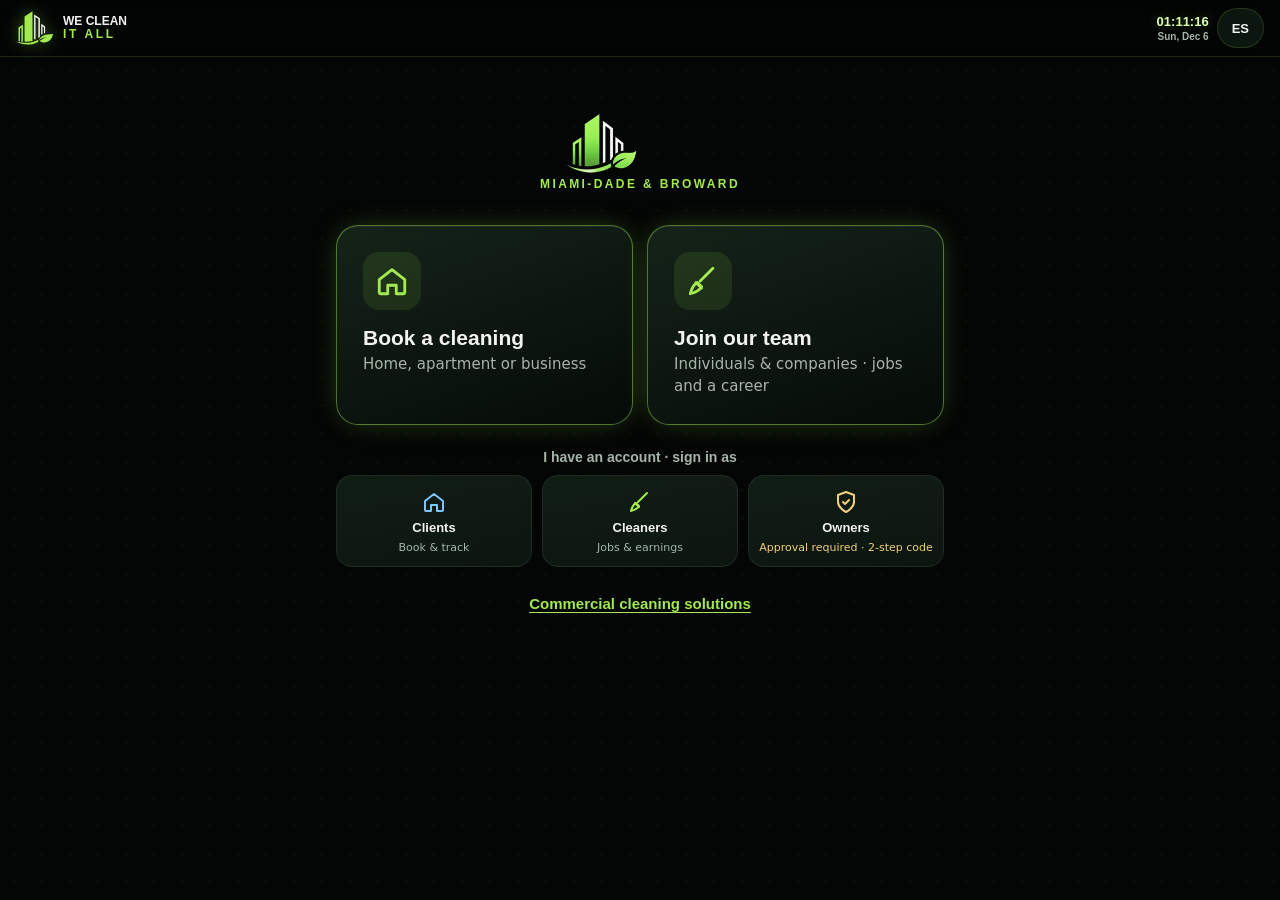
==== index.html @ c4cd1602 "Staging replica of live site (main@e2172d0), pointed at wcia-staging Exact copy of rdcmnation-boop/w" ====
<!doctype html>
<html lang="es">
<head>
<meta charset="utf-8">
<meta name="robots" content="noindex, nofollow">
<meta name="viewport" content="width=device-width,initial-scale=1,viewport-fit=cover">
<meta http-equiv="Content-Security-Policy" content="default-src 'self'; script-src 'self'; style-src 'self' 'unsafe-inline' https://fonts.googleapis.com; font-src https://fonts.gstatic.com; img-src 'self' data: blob:; connect-src 'self' https://*.supabase.co https://*.radio-browser.info; media-src 'self' https:; frame-src 'none'; object-src 'none'; base-uri 'self'; form-action 'self'; upgrade-insecure-requests">
<meta name="referrer" content="strict-origin-when-cross-origin">
<title>We Clean It All | Limpieza en Miami-Dade y Broward · Cleaning App</title>
<meta name="description" content="Pide limpieza para tu casa o negocio en Miami-Dade y Broward, o trabaja como limpiador. Book home or business cleaning, or join as a cleaner. Request a quote on this page.">
<link rel="canonical" href="https://www.wecleanitallfl.com/">
<meta name="theme-color" content="#030605">
<meta name="apple-mobile-web-app-capable" content="yes">
<meta name="apple-mobile-web-app-status-bar-style" content="black-translucent">
<meta name="apple-mobile-web-app-title" content="We Clean It All">
<meta property="og:type" content="website">
<meta property="og:url" content="https://www.wecleanitallfl.com/">
<meta property="og:title" content="We Clean It All | Limpieza fácil. Trabajo justo.">
<meta property="og:description" content="Pide limpieza o trabaja limpiando en Miami-Dade y Broward. Book cleaning or join as a cleaner.">
<meta property="og:image" content="https://www.wecleanitallfl.com/media/og-card.jpg">
<meta property="og:image:width" content="1200">
<meta property="og:image:height" content="630">
<meta name="twitter:card" content="summary_large_image">
<link rel="manifest" href="/app/manifest.webmanifest">
<link rel="icon" type="image/png" sizes="32x32" href="/media/icon-32.png">
<link rel="icon" type="image/svg+xml" href="/media/mark.svg">
<link rel="apple-touch-icon" href="/media/icon-180.png">
<link rel="preconnect" href="https://fonts.googleapis.com">
<link rel="preconnect" href="https://fonts.gstatic.com" crossorigin>
<link rel="stylesheet" href="https://fonts.googleapis.com/css2?family=Montserrat:wght@600;700;800&family=Source+Sans+3:wght@400;600&display=swap">
<link rel="stylesheet" href="/app/app.css?v=2026.11.2j">
<script type="application/ld+json">
{"@context":"https://schema.org","@type":"ProfessionalService","name":"We Clean It All Services","description":"Residential and commercial cleaning in Miami-Dade and Broward County, Florida.","email":"wecleanitallfl@gmail.com","url":"https://www.wecleanitallfl.com","logo":"https://www.wecleanitallfl.com/media/icon-512.png","image":"https://www.wecleanitallfl.com/media/og-card.jpg","sameAs":["https://www.instagram.com/wecleanitallfl"],"areaServed":[{"@type":"AdministrativeArea","name":"Miami-Dade County, FL"},{"@type":"AdministrativeArea","name":"Broward County, FL"}]}
</script>
</head>
<body>
<div id="app" aria-live="polite"><div class="boot"><img src="/media/mark.svg" alt="We Clean It All" width="88" height="88"></div></div>
<noscript><div class="wrap"><h1>We Clean It All</h1><p>Limpieza en Miami-Dade y Broward. Escribe a wecleanitallfl@gmail.com · <a href="/comercial/">Limpieza comercial</a></p><p>Activa JavaScript para usar la app. · Turn on JavaScript to use the app.</p></div></noscript>
<script src="/app/config.js?v=2026.11.2j"></script>
<script src="/app/time.js?v=2026.11.2j"></script>
<script src="/app/i18n.js?v=2026.11.2j"></script>
<script src="/app/learn.js?v=2026.11.2j"></script>
<script src="/app/api.js?v=2026.11.2j"></script>
<script src="/marketplace/agents/orchestrator.js?v=2026.11.2j"></script>
<script src="/marketplace/agents/tools.js?v=2026.11.2j"></script>
<script src="/marketplace/agents/console.js?v=2026.11.2j"></script>
<script src="/app/owner.js?v=2026.11.2j"></script>
<script src="/app/dash.js?v=2026.11.2j"></script>
<script src="/app/app.js?v=2026.11.2j"></script>
</body>
</html>
---- app/app.css ----
/* We Clean It All app — same night-and-lime identity as the main site, tuned for thumbs:
   big targets, few words, one clear action per card. */
:root{
  --void:#030605; --deep:#08110b; --card:#0c1610; --card-2:#101d15; --line:rgba(162,234,79,.16); --line-2:rgba(255,255,255,.08);
  --lime:#a2ea4f; --lime-hot:#dcffad; --lime-deep:#5fae25; --leaf:#0a1405;
  --text:#f2f3f1; --muted:#a6b5aa; --faint:#738679;
  --warn:#ffcf5a; --bad:#ff7a6b; --wa:#25d366; --info:#7cc4ff;
  --display:'Montserrat','Avenir Next','Segoe UI',Arial,sans-serif;
  --body:'Source Sans 3',system-ui,-apple-system,'Segoe UI',sans-serif;
  --r:18px; --tab-h:68px;
  color-scheme:dark;
}
*{box-sizing:border-box}
html{-webkit-text-size-adjust:100%}
body{margin:0;min-height:100vh;background-color:var(--void);background-image:radial-gradient(rgba(162,234,79,.06) 1px,transparent 1.2px);background-size:28px 28px;color:var(--text);font:400 17px/1.5 var(--body);-webkit-tap-highlight-color:transparent}
body.busy{cursor:progress}
body.busy .btn.solid{opacity:.7}
h1,h2,h3{font-family:var(--display);margin:0;line-height:1.12;text-wrap:balance}
p{margin:0}
a{color:var(--lime)}
button,input,select,textarea{font:inherit;color:inherit}
:focus-visible{outline:3px solid var(--lime);outline-offset:2px;border-radius:8px}
.hide{display:none!important}
.wrap{width:100%;max-width:640px;margin:0 auto;padding-left:max(16px,env(safe-area-inset-left));padding-right:max(16px,env(safe-area-inset-right))}
.boot{min-height:100vh;display:grid;place-items:center}
.boot img{filter:drop-shadow(0 0 22px rgba(162,234,79,.5));animation:pulse 1.4s ease-in-out infinite}
@keyframes pulse{50%{opacity:.5;transform:scale(.96)}}

/* header */
.top{position:sticky;top:0;z-index:30;display:flex;align-items:center;justify-content:space-between;gap:10px;padding:calc(8px + env(safe-area-inset-top)) max(16px,env(safe-area-inset-right)) 8px max(16px,env(safe-area-inset-left));background:rgba(3,6,5,.82);-webkit-backdrop-filter:blur(14px);backdrop-filter:blur(14px);border-bottom:1px solid var(--line)}
.brand{display:flex;align-items:center;gap:9px;text-decoration:none;color:var(--text);min-width:0}
.brand img{width:38px;height:38px;filter:drop-shadow(0 0 8px rgba(162,234,79,.4))}
.wm{font:800 12px/1.1 var(--display);text-transform:uppercase;white-space:nowrap}
.wm b{display:block;color:var(--lime);letter-spacing:.22em}
.top-actions{display:flex;align-items:center;gap:8px}
.hdr-time{display:flex;flex-direction:column;align-items:flex-end;gap:4px;line-height:1}
.hdr-date{font:700 10px/1 var(--display);color:var(--muted);white-space:nowrap}
.hdr-clock{font:700 13px/1 var(--display);font-variant-numeric:tabular-nums;color:var(--lime-hot);white-space:nowrap;text-shadow:0 0 12px rgba(162,234,79,.35)}
.bell{position:relative;width:44px;height:44px;border-radius:50%;border:1px solid var(--line);background:var(--card);display:grid;place-items:center;cursor:pointer}
.bell .dot{position:absolute;top:2px;right:0;min-width:18px;height:18px;padding:0 5px;border-radius:9px;background:var(--lime);color:var(--leaf);font:800 11px/18px var(--display)}
.chip-btn{min-height:40px;padding:0 14px;border-radius:999px;border:1px solid var(--line);background:var(--card);font:700 13px var(--display);cursor:pointer;white-space:nowrap}
.chip-btn.on{background:var(--lime);color:var(--leaf);border-color:var(--lime)}
.demo-banner{background:linear-gradient(90deg,rgba(255,207,90,.16),rgba(255,207,90,.06));color:var(--warn);font:600 13px/1.3 var(--body);text-align:center;padding:7px 16px;border-bottom:1px solid rgba(255,207,90,.2)}

/* icons */
.ic{width:20px;height:20px;flex:none;vertical-align:-4px}
.ic.lg{width:34px;height:34px}
.ic.xl{width:54px;height:54px;color:var(--lime);filter:drop-shadow(0 0 14px rgba(162,234,79,.45))}

/* public */
.public{padding-top:28px;padding-bottom:48px;display:flex;flex-direction:column;gap:18px}
.hero{text-align:center;padding:18px 0 6px}
.hero h1{font-size:clamp(34px,9vw,52px);font-weight:800;letter-spacing:-.01em;background:linear-gradient(180deg,#fff 30%,var(--lime-hot));-webkit-background-clip:text;background-clip:text;color:transparent}
.eyebrow{font:800 12px var(--display);letter-spacing:.2em;text-transform:uppercase;color:var(--lime);display:flex;align-items:center;gap:6px}
.hero .eyebrow{justify-content:center;margin-bottom:10px}
.big-choices{display:grid;gap:14px}
.big-choice{display:flex;align-items:center;gap:16px;width:100%;padding:22px 20px;border-radius:22px;border:1.5px solid rgba(162,234,79,.45);background:linear-gradient(160deg,rgba(22,38,27,.92),rgba(6,12,8,.92));box-shadow:0 0 30px -8px rgba(162,234,79,.35),inset 0 1px 0 rgba(255,255,255,.06);text-align:left;cursor:pointer;transition:transform .15s,box-shadow .2s}
.big-choice:active{transform:scale(.985)}
.big-choice:hover{box-shadow:0 0 40px -6px rgba(162,234,79,.55)}
.big-choice .ic{color:var(--lime);padding:12px;width:58px;height:58px;border-radius:16px;background:rgba(162,234,79,.1)}
.big-choice b{display:block;font:800 21px/1.15 var(--display)}
.big-choice small{display:block;color:var(--muted);font-size:15px;margin-top:3px}
.demo-try{display:flex;flex-wrap:wrap;align-items:center;justify-content:center;gap:8px;margin-top:6px;color:var(--faint);font-size:14px}
.biz-link{display:flex;align-items:center;gap:14px;padding:16px 18px;border-radius:18px;border:1px solid var(--line);background:var(--card);text-decoration:none;color:var(--text)}
.biz-link .ic{color:var(--lime);width:28px;height:28px}
.biz-link span{flex:1;display:flex;flex-direction:column}
.biz-link b{font:700 16px var(--display)}
.biz-link small{color:var(--muted);font-size:14px}
.biz-link i{font-style:normal;color:var(--lime);font-size:26px}
.back{align-self:flex-start;background:none;border:0;color:var(--muted);font:700 15px var(--display);padding:8px 0;cursor:pointer}
.public h2{font-size:28px;font-weight:800}

/* 2-step */
.qr{align-self:center;background:#fff;padding:12px;border-radius:16px;width:220px;height:220px}
.secret{display:block;padding:12px;border-radius:12px;background:#060c08;font:600 15px ui-monospace,monospace;letter-spacing:.08em;word-break:break-all;text-align:center;color:var(--lime-hot);user-select:all}

/* app */
.app{padding-top:18px;padding-bottom:calc(var(--tab-h) + 92px + env(safe-area-inset-bottom));display:flex;flex-direction:column;gap:14px}
.title{font-size:26px;font-weight:800;margin:4px 0 2px}
.card{background:linear-gradient(170deg,var(--card-2),var(--card));border:1px solid var(--line-2);border-radius:var(--r);padding:16px;display:flex;flex-direction:column;gap:12px}
.card h3{font-size:19px;font-weight:700}
.stack{display:flex;flex-direction:column;gap:14px}
.row{display:flex;align-items:center}
.between{justify-content:space-between;gap:10px}
.gap{gap:10px}
.wrap-row{flex-wrap:wrap}
.row2{display:grid;grid-template-columns:1fr 1fr;gap:12px}
.center{text-align:center;align-self:center}
.muted{color:var(--muted)}
.small{font-size:15px}
.fine{font-size:13px;color:var(--faint)}
.label{font:700 14px var(--display);color:var(--muted);display:flex;gap:8px;align-items:center}
.code{font:800 14px var(--display);letter-spacing:.06em;color:var(--lime)}
.meta{display:flex;flex-wrap:wrap;align-items:center;gap:6px;color:var(--muted);font-size:15px}
.meta .ic{width:16px;height:16px}
.bio{color:var(--muted);font-size:15px;line-height:1.45}

/* buttons */
.btn{display:inline-flex;align-items:center;justify-content:center;gap:8px;min-height:52px;padding:0 22px;border-radius:999px;border:0;font:700 16px/1 var(--display);text-decoration:none;cursor:pointer;transition:transform .12s,box-shadow .2s;color:var(--text)}
.btn:active{transform:scale(.97)}
.btn.solid{background:linear-gradient(180deg,#c9f78c,var(--lime) 45%,#86d23a);color:var(--leaf);box-shadow:inset 0 1px 0 rgba(255,255,255,.5),0 10px 26px -10px rgba(162,234,79,.8),0 0 18px rgba(162,234,79,.25)}
.btn.ghost{background:rgba(10,18,13,.7);box-shadow:inset 0 0 0 1.5px rgba(162,234,79,.45)}
.btn.wa{background:var(--wa);color:#04210f}
.btn.small{min-height:44px;padding:0 16px;font-size:14px}
.btn.tiny{min-height:34px;padding:0 12px;font-size:12px}
.btn.block{width:100%}
.btn.xl{min-height:60px;font-size:18px}
.link-btn{background:none;border:0;color:var(--lime);font:700 15px var(--display);padding:10px;cursor:pointer;text-decoration:underline;text-underline-offset:3px;display:inline-flex;gap:6px;align-items:center}
.link-btn.danger{color:var(--bad);align-self:flex-start;padding-left:0}
.pill{display:inline-flex;align-items:center;gap:6px;padding:5px 11px;border-radius:999px;font:700 12px var(--display);background:rgba(255,255,255,.07);color:var(--muted);white-space:nowrap;cursor:pointer;border:0}
.pill.ok,.st-assigned,.st-approved,.st-in_progress{background:rgba(162,234,79,.16);color:var(--lime)}
.pill.warn,.st-pending,.st-offered{background:rgba(255,207,90,.15);color:var(--warn)}
.pill.bad,.st-cancelled,.st-rejected,.st-suspended,.st-requested{background:rgba(255,122,107,.15);color:var(--bad)}
.st-completed{background:rgba(124,196,255,.15);color:var(--info)}

/* forms */
.form{display:flex;flex-direction:column;gap:14px}
.field{display:flex;flex-direction:column;gap:6px}
.field>span{font:700 14px var(--display);color:var(--muted)}
.field small{color:var(--faint);font-size:13px}
input:not([type=radio]):not([type=checkbox]),select,textarea{width:100%;min-height:52px;padding:12px 14px;border-radius:14px;border:1.5px solid rgba(255,255,255,.12);background:#060c08;font-size:17px;outline:none;transition:border-color .15s,box-shadow .15s}
textarea{resize:vertical;min-height:90px}
input:focus,select:focus,textarea:focus{border-color:var(--lime);box-shadow:0 0 0 4px rgba(162,234,79,.15)}
input:disabled{opacity:.6}
input[type=datetime-local]{color-scheme:dark}
select{appearance:none;background-image:linear-gradient(45deg,transparent 50%,var(--lime) 50%),linear-gradient(135deg,var(--lime) 50%,transparent 50%);background-position:calc(100% - 20px) 50%,calc(100% - 14px) 50%;background-size:6px 6px;background-repeat:no-repeat;padding-right:36px}
.seg{display:grid;grid-auto-flow:column;grid-auto-columns:1fr;gap:6px;padding:5px;border-radius:16px;background:#060c08;border:1px solid var(--line-2)}
.seg-opt{position:relative}
.seg-opt input{position:absolute;opacity:0;inset:0}
.seg-opt span{display:flex;align-items:center;justify-content:center;gap:8px;min-height:46px;padding:0 10px;border-radius:12px;font:700 15px var(--display);color:var(--muted);cursor:pointer;text-align:center}
.seg-opt input:checked+span{background:var(--lime);color:var(--leaf);box-shadow:0 0 18px rgba(162,234,79,.35)}
.seg-opt input:focus-visible+span{outline:3px solid var(--lime-hot)}
.seg.big .seg-opt span{min-height:60px;font-size:17px}
.chips{display:flex;flex-wrap:wrap;gap:8px}
.chips.scroll{flex-wrap:nowrap;overflow-x:auto;padding-bottom:4px;scrollbar-width:none}
.chip{position:relative}
.chip input{position:absolute;opacity:0;inset:0}
.chip span{display:inline-flex;align-items:center;min-height:44px;padding:0 16px;border-radius:999px;border:1.5px solid rgba(255,255,255,.14);background:#060c08;font:600 15px var(--body);cursor:pointer;transition:all .15s}
.chip input:checked+span{border-color:var(--lime);background:rgba(162,234,79,.14);color:var(--lime-hot);box-shadow:0 0 14px rgba(162,234,79,.2)}
.chip input:focus-visible+span{outline:3px solid var(--lime)}
.stepper{display:flex;flex-direction:column;gap:6px}
.stepper>span{font:700 14px var(--display);color:var(--muted)}
.stepper>div{display:grid;grid-template-columns:48px 1fr 48px;align-items:center;border-radius:14px;border:1.5px solid rgba(255,255,255,.12);background:#060c08;overflow:hidden}
.stepper button{height:52px;border:0;background:rgba(162,234,79,.1);color:var(--lime);font:800 22px var(--display);cursor:pointer}
.stepper input{border:0!important;text-align:center;font:800 20px var(--display)!important;background:transparent!important;box-shadow:none!important;padding:0!important;-moz-appearance:textfield}
.stepper input::-webkit-inner-spin-button{display:none}
.switch-row{display:flex;align-items:center;justify-content:space-between;gap:14px;min-height:48px;cursor:pointer}
.switch-row input,.avail input{position:absolute;opacity:0;width:1px;height:1px}
.switch-row i,.avail i{flex:none;width:52px;height:30px;border-radius:999px;background:#25302a;position:relative;transition:background .2s}
.switch-row i::after,.avail i::after{content:"";position:absolute;top:3px;left:3px;width:24px;height:24px;border-radius:50%;background:#fff;transition:transform .2s}
.switch-row input:checked+i,.avail input:checked+i{background:var(--lime)}
.switch-row input:checked+i::after,.avail input:checked+i::after{transform:translateX(22px)}
.switch-row input:focus-visible+i,.avail input:focus-visible+i{outline:3px solid var(--lime-hot);outline-offset:2px}
.pref{display:flex;align-items:center;gap:10px;padding:12px 14px;border-radius:14px;background:rgba(162,234,79,.1);border:1px solid var(--line)}
.pref span{flex:1}
.x{background:none;border:0;color:var(--muted);font-size:26px;line-height:1;cursor:pointer;width:40px;height:40px}
.filters input{flex:0 0 110px}
.filters select{flex:1}

/* worker availability (Uber-style) */
.avail{display:flex;align-items:center;gap:14px;padding:18px;border-radius:22px;border:1.5px solid var(--line-2);background:var(--card);cursor:pointer;position:relative}
.avail i{width:64px;height:36px}
.avail i::after{width:30px;height:30px}
.avail input:checked+i::after{transform:translateX(28px)}
.avail b{display:block;font:800 19px var(--display)}
.avail small{color:var(--muted);font-size:15px}
.avail.on{border-color:var(--lime);box-shadow:0 0 30px -6px rgba(162,234,79,.5);background:linear-gradient(160deg,rgba(28,52,30,.95),rgba(8,16,10,.95))}
.avail.disabled{opacity:.55;cursor:not-allowed}

/* offer card — mirrors the WhatsApp alert */
.offer{border-color:rgba(162,234,79,.35)}
.offer.hot{box-shadow:0 0 0 1.5px var(--lime),0 0 34px -8px rgba(162,234,79,.6)}
.facts{display:grid;grid-template-columns:auto 1fr;gap:6px 14px;margin:0;font-size:16px}
.facts dt{color:var(--muted);font-weight:600}
.facts dd{margin:0;font-weight:600}
.facts .pay{color:var(--lime);font:800 20px var(--display)}

/* orders */
.steps{list-style:none;margin:0;padding:0;display:grid;grid-template-columns:repeat(4,1fr);gap:4px}
.steps li{display:flex;flex-direction:column;gap:6px;font-size:11px;color:var(--faint);font-weight:600;line-height:1.2}
.steps i{height:5px;border-radius:3px;background:#1f2a23}
.steps li.done i{background:var(--lime)}
.steps li.done{color:var(--muted)}
.steps li.now{color:var(--lime-hot)}
.steps li.now i{box-shadow:0 0 10px var(--lime)}
.person{display:flex;align-items:center;gap:12px}
.person>div:nth-child(2){flex:1;min-width:0;display:flex;flex-direction:column}
.person b{font:700 17px var(--display)}
.person small{color:var(--muted);font-size:14px}
.avatar{flex:none;width:46px;height:46px;border-radius:50%;display:grid;place-items:center;font:800 19px var(--display);color:var(--leaf);background:radial-gradient(circle at 35% 30%,var(--lime-hot),var(--lime) 55%,var(--lime-deep))}
.stars{color:#ffd166!important;letter-spacing:.06em}
.addr{display:flex;gap:8px;align-items:flex-start;padding:12px;border-radius:12px;background:#060c08;font-weight:600}
.review{display:flex;flex-direction:column;gap:10px;padding-top:6px;border-top:1px solid var(--line-2)}
.rate{display:flex;flex-direction:row-reverse;justify-content:flex-end;gap:4px}
.rate input{position:absolute;opacity:0;width:1px;height:1px}
.rate label{font-size:38px;line-height:1;color:#36413a;cursor:pointer;padding:0 2px}
.rate input:checked~label,.rate label:hover,.rate label:hover~label{color:#ffd166}
.rate input:focus-visible+label{outline:3px solid var(--lime)}
.tags{display:flex;flex-wrap:wrap;gap:6px}
.tags span{padding:4px 10px;border-radius:999px;background:rgba(162,234,79,.1);color:var(--lime-hot);font-size:13px;font-weight:600}
.tags.soft span{background:rgba(255,255,255,.06);color:var(--muted)}

/* banners, tiles, lists */
.banner{display:flex;gap:12px;padding:16px;border-radius:var(--r);align-items:flex-start}
.banner>div{display:flex;flex-direction:column;gap:8px;align-items:flex-start}
.banner b{font:800 17px var(--display)}
.banner p{color:var(--muted);font-size:15px}
.banner.warn{background:rgba(255,207,90,.09);border:1px solid rgba(255,207,90,.3)}
.banner.warn>.ic{color:var(--warn)}
.banner.bad{background:rgba(255,122,107,.09);border:1px solid rgba(255,122,107,.3)}
.banner.bad>.ic{color:var(--bad)}
.tiles{display:grid;grid-template-columns:1fr 1fr;gap:10px}
.tile{padding:16px;border-radius:var(--r);background:var(--card);border:1px solid var(--line-2);display:flex;flex-direction:column;gap:4px}
.tile[role=button]{cursor:pointer}
.tile b{font:800 26px/1.1 var(--display)}
.tile span{color:var(--muted);font-size:14px;line-height:1.25}
.tile.lime b{color:var(--lime);text-shadow:0 0 18px rgba(162,234,79,.4)}
.tile.warn{border-color:rgba(255,207,90,.4)}.tile.warn b{color:var(--warn)}
.tile.bad{border-color:rgba(255,122,107,.45)}.tile.bad b{color:var(--bad)}
.line{display:flex;justify-content:space-between;align-items:center;gap:10px;padding:12px 2px;border-bottom:1px solid var(--line-2)}
.line small{display:block;color:var(--faint);font-size:13px}
.empty{display:flex;flex-direction:column;align-items:center;text-align:center;gap:12px;padding:44px 12px}
.empty h3{font-size:20px}
.empty p{color:var(--muted)}
.empty.big{padding-top:60px}
.skeleton{display:flex;flex-direction:column;gap:12px}
.skeleton i{height:120px;border-radius:var(--r);background:linear-gradient(90deg,#0c1610 25%,#13221a 50%,#0c1610 75%);background-size:200% 100%;animation:sk 1.2s linear infinite}
@keyframes sk{to{background-position:-200% 0}}

/* owner */
.ceo{border-color:rgba(162,234,79,.4);background:radial-gradient(120% 90% at 0 0,rgba(162,234,79,.14),transparent 60%),linear-gradient(170deg,var(--card-2),var(--card));box-shadow:0 0 34px -12px rgba(162,234,79,.5)}
.brief{list-style:none;margin:0;padding:0;display:flex;flex-direction:column;gap:10px}
.brief li{display:flex;gap:10px;align-items:flex-start;font-size:16px;line-height:1.4}
.brief li[role=button]{cursor:pointer}
.brief li i{flex:none;width:10px;height:10px;border-radius:50%;margin-top:7px;background:var(--info)}
.brief li.urgent i{background:var(--bad);box-shadow:0 0 10px var(--bad)}
.brief li.warn i{background:var(--warn)}
.brief li.good i{background:var(--lime)}
.assign{display:grid;grid-template-columns:1fr auto;gap:8px}
.offers summary{cursor:pointer;color:var(--muted);font-weight:600;min-height:36px;display:flex;align-items:center}
.offers ul,.docs{list-style:none;margin:0;padding:0;display:flex;flex-direction:column;gap:8px}
.offers li{display:flex;justify-content:space-between;align-items:center;gap:8px;flex-wrap:wrap}
.docs li{display:flex;gap:8px;align-items:center;color:var(--muted)}
.conn{display:grid;grid-template-columns:44px 1fr auto;gap:12px;align-items:start;padding:6px 0;border-bottom:1px solid var(--line-2)}
.conn:last-child{border-bottom:0}
.conn-ic{width:44px;height:44px;border-radius:12px;display:grid;place-items:center;background:rgba(162,234,79,.1);color:var(--lime)}
.conn p{font-size:14px;margin-top:2px}
.file-btn{position:relative;overflow:hidden}

/* bottom tabs */
.tabbar{position:fixed;left:0;right:0;bottom:0;z-index:30;display:grid;grid-template-columns:repeat(4,1fr);padding:6px max(8px,env(safe-area-inset-left)) calc(6px + env(safe-area-inset-bottom));background:rgba(3,6,5,.92);-webkit-backdrop-filter:blur(16px);backdrop-filter:blur(16px);border-top:1px solid var(--line)}
.tabbar.n5{grid-template-columns:repeat(5,1fr)}
.tabbar button{display:flex;flex-direction:column;align-items:center;justify-content:center;gap:3px;min-height:56px;border:0;background:none;color:var(--faint);font:700 11px var(--display);cursor:pointer;border-radius:14px}
.tabbar button .ic{width:24px;height:24px}
.tabbar button.on{color:var(--lime)}
.tabbar button.on .ic{filter:drop-shadow(0 0 8px rgba(162,234,79,.7))}

/* sheet + toast */
.sheet-wrap{position:fixed;inset:0;z-index:60;background:rgba(0,0,0,.6);display:flex;align-items:flex-end;justify-content:center}
.sheet{width:100%;max-width:640px;max-height:80vh;overflow:auto;background:var(--deep);border:1px solid var(--line);border-radius:24px 24px 0 0;padding:20px 18px calc(20px + env(safe-area-inset-bottom));display:flex;flex-direction:column;gap:14px}
.notes{list-style:none;margin:0;padding:0;display:flex;flex-direction:column}
.notes li{padding:12px 0;border-bottom:1px solid var(--line-2);display:flex;flex-direction:column}
.notes li.new b{color:var(--lime)}
.notes small{color:var(--faint)}
.toast{position:fixed;left:50%;width:max-content;text-align:center;bottom:calc(var(--tab-h) + 20px + env(safe-area-inset-bottom));transform:translate(-50%,20px);opacity:0;z-index:70;max-width:min(92vw,520px);padding:14px 18px;border-radius:16px;background:#1a2a1f;border:1px solid var(--line);font-weight:600;box-shadow:0 14px 40px rgba(0,0,0,.5);transition:all .25s}
.toast.in{opacity:1;transform:translate(-50%,0)}
.toast.ok{border-color:var(--lime)}
.toast.bad{border-color:var(--bad)}

@media (min-width:700px){
  .tiles{grid-template-columns:repeat(4,1fr)}
  .big-choices{grid-template-columns:1fr 1fr}
  .big-choice{flex-direction:column;align-items:flex-start;padding:26px}
}
@media (max-width:360px){
  .row2{grid-template-columns:1fr}
  .tabbar.n5 button span{font-size:9.5px}
}
@media (prefers-reduced-motion:reduce){*{animation:none!important;transition:none!important}}

/* ───────── Owner panel ───────── */
.owner-hero{min-width:0;display:flex;justify-content:space-between;align-items:flex-end;gap:16px;padding:22px 20px;border-radius:24px;border:1px solid rgba(162,234,79,.35);
  background:radial-gradient(120% 140% at 100% 0,rgba(162,234,79,.22),transparent 55%),linear-gradient(160deg,#122016,#070d09);box-shadow:0 0 40px -14px rgba(162,234,79,.6)}
.owner-hero h1{font-size:clamp(26px,6.5vw,38px);font-weight:800;margin:6px 0 2px;letter-spacing:-.01em}
.owner-hero .muted::first-letter{text-transform:uppercase}
.hero-spark{display:flex;flex-direction:column;align-items:flex-end;min-width:120px}
.hero-spark b{font:800 34px/1 var(--display);color:var(--lime);text-shadow:0 0 18px rgba(162,234,79,.5)}
.hero-spark small{color:var(--muted);font-size:12px;margin-bottom:4px;white-space:nowrap}
.spark{width:130px;height:34px}
.spark polyline{fill:none;stroke:var(--lime);stroke-width:2.5;stroke-linecap:round;stroke-linejoin:round;filter:drop-shadow(0 0 4px rgba(162,234,79,.6))}
.quick{display:grid;grid-template-columns:repeat(4,1fr);gap:8px}
.quick .q{display:flex;flex-direction:column;align-items:center;gap:6px;padding:14px 6px;border-radius:16px;border:1px solid var(--line-2);background:var(--card);color:var(--text);font:700 12px var(--display);cursor:pointer;text-align:center}
.quick .q .ic{width:24px;height:24px;color:var(--lime)}
.quick .q:hover{border-color:var(--lime)}
.chart{width:100%;height:auto;display:block;overflow:visible}
.chart .grid{stroke:rgba(255,255,255,.07);stroke-width:1}
.chart .axis{fill:var(--faint);font:600 10px var(--body)}
.chart .bar path{fill:var(--lime);transition:fill .15s}
.chart .bar:hover path{fill:var(--lime-hot)}
.hbars{list-style:none;margin:0;padding:0;display:flex;flex-direction:column;gap:10px}
.hbars li{display:grid;grid-template-columns:minmax(80px,32%) 1fr auto;align-items:center;gap:10px;font-size:15px}
.hb-l{color:var(--muted);white-space:nowrap;overflow:hidden;text-overflow:ellipsis}
.hb-t{height:12px;border-radius:6px;background:rgba(255,255,255,.06);overflow:hidden}
.hb-t i{display:block;height:100%;border-radius:6px;background:linear-gradient(90deg,var(--lime-deep),var(--lime))}
.hbars b{font:700 14px var(--display);min-width:28px;text-align:right}
.tbl{width:100%;border-collapse:collapse;font-size:15px}
.tbl th{text-align:left;color:var(--faint);font:700 12px var(--display);text-transform:uppercase;letter-spacing:.06em;padding:6px 6px 8px;border-bottom:1px solid var(--line-2)}
.tbl td{padding:10px 6px;border-bottom:1px solid var(--line-2)}
.tbl tr.gap td{color:var(--warn)}
.dot-on{display:inline-block;width:8px;height:8px;border-radius:50%;background:var(--lime);box-shadow:0 0 8px var(--lime);vertical-align:middle}
.tip{position:fixed;z-index:80;pointer-events:none;padding:8px 12px;border-radius:10px;background:#0f1a12;border:1px solid var(--lime);font:700 13px var(--display);opacity:0;transform:translateY(4px);transition:opacity .12s,transform .12s;white-space:nowrap}
.tip.in{opacity:1;transform:none}

.sysnav{display:grid;grid-template-columns:repeat(3,minmax(0,1fr));gap:8px}
.sysnav button{display:flex;flex-direction:column;align-items:center;gap:4px;justify-content:center;min-width:0;min-height:58px;padding:6px 4px;border-radius:14px;border:1px solid var(--line-2);background:var(--card);color:var(--muted);font:700 13px var(--display);cursor:pointer}
.sysnav button.on{background:var(--lime);border-color:var(--lime);color:var(--leaf);box-shadow:0 0 18px rgba(162,234,79,.35)}
.sysnav .ic{width:18px;height:18px}
.sysnav span{max-width:100%;overflow:hidden;text-overflow:ellipsis;white-space:nowrap}
@media (min-width:960px){body.owner .sysnav button{flex-direction:row;min-height:48px;gap:8px}}

.org{display:flex;flex-direction:column;align-items:stretch;gap:0}
.org-node{display:flex;flex-direction:column;align-items:center;gap:4px;text-align:center;padding:16px;border-radius:18px}
.org-node b{font:800 17px var(--display);letter-spacing:.08em}
.org-node small{color:rgba(255,255,255,.8);font-size:13px}
.owner-node{background:linear-gradient(160deg,#2c5aa0,#1d3f75)}
.ceo-node{background:linear-gradient(160deg,#6a4fb0,#4b3590);box-shadow:0 0 34px -10px rgba(130,100,230,.7)}
.ceo-meter{width:min(260px,80%);height:8px;border-radius:4px;background:rgba(255,255,255,.18);overflow:hidden;margin:6px 0 2px}
.ceo-meter i{display:block;height:100%;background:var(--lime);box-shadow:0 0 10px var(--lime)}
.org-link{display:block;width:2px;height:18px;margin:0 auto;background:linear-gradient(var(--lime),transparent)}
.org-grid{display:grid;grid-template-columns:1fr;gap:12px;margin-bottom:18px}
.dept{border-radius:18px;border:1.5px solid;background:var(--card);overflow:hidden}
.dept header{display:flex;justify-content:space-between;align-items:center;gap:10px;padding:14px 16px}
.dept header b{display:block;font:800 16px var(--display);letter-spacing:.08em}
.dept header small{color:rgba(255,255,255,.75);font-size:13px}
.dept-kpi{text-align:right}
.dept-kpi b{font:800 22px var(--display)!important;letter-spacing:0!important}
.dept ul{list-style:none;margin:0;padding:6px 16px 12px}
.dept li{display:flex;justify-content:space-between;align-items:center;gap:10px;padding:9px 0;border-bottom:1px solid var(--line-2);font-size:15px}
.dept li:last-child{border-bottom:0}
.dept.brain{border-color:#3f73b8}.dept.brain header{background:linear-gradient(160deg,#2d5b99,#1c3a66)}
.dept.market{border-color:#3e8a66}.dept.market header{background:linear-gradient(160deg,#2f7454,#1c4a35)}
.dept.ops{border-color:#b58533}.dept.ops header{background:linear-gradient(160deg,#9a6e22,#5f4313)}
.dept.fin{border-color:#7a5bb0}.dept.fin header{background:linear-gradient(160deg,#5f4593,#3b2a60)}
.st{flex:none;padding:4px 10px;border-radius:999px;font:700 11px var(--display)}
.st.on{background:rgba(162,234,79,.16);color:var(--lime)}
.st.part{background:rgba(124,196,255,.15);color:var(--info)}
.st.p2{background:rgba(255,255,255,.07);color:var(--faint)}
.infra{background:#0d1610;border:1px solid var(--line)}
.org-apps{display:grid;grid-template-columns:repeat(3,1fr);gap:8px;margin-bottom:12px}
.org-apps span{display:flex;flex-direction:column;align-items:center;gap:6px;padding:14px 6px;border-radius:14px;border:1px solid var(--line-2);background:var(--card);font:800 12px var(--display);letter-spacing:.06em;text-transform:uppercase}
.org-apps .ic{color:var(--lime);width:24px;height:24px}

.imp{border-left:4px solid var(--info)}
.imp.urgent{border-left-color:var(--bad)}.imp.warn{border-left-color:var(--warn)}.imp.good{border-left-color:var(--lime)}
.imp-area{font:800 11px var(--display);letter-spacing:.14em;color:var(--faint)}
.imp-lvl{font:700 12px var(--display);color:var(--muted)}
.imp.urgent .imp-lvl{color:var(--bad)}.imp.warn .imp-lvl{color:var(--warn)}.imp.good .imp-lvl{color:var(--lime)}
.imp .btn{align-self:flex-start}

.live-dot{width:8px;height:8px;border-radius:50%;background:var(--lime);box-shadow:0 0 10px var(--lime);animation:pulse 1.6s infinite;margin-left:auto}
.feed{list-style:none;margin:0;padding:0}
.feed li{display:flex;gap:12px;padding:10px 0;border-bottom:1px solid var(--line-2)}
.feed li i{flex:none;width:10px;height:10px;margin-top:6px;border-radius:50%;background:var(--lime)}
.feed b{display:block;font-size:15px}.feed small{color:var(--faint)}
.rel{display:flex;gap:14px;padding:10px 0;border-bottom:1px solid var(--line-2)}
.rel:last-child{border-bottom:0}
.rel-v{flex:none;padding:4px 10px;height:fit-content;border-radius:8px;background:rgba(162,234,79,.14);color:var(--lime);font:800 13px var(--display)}
.rel small{color:var(--faint)}
.rel ul{margin:4px 0 0;padding-left:18px;color:var(--muted);font-size:15px}
.cust .tags{margin:0}

/* Owner on a computer: sidebar menu + wide canvas */
@media (min-width:960px){
  body.owner .app{max-width:1180px;padding-left:252px;padding-bottom:40px}
  body.owner .tabbar{top:64px;bottom:0;left:0;right:auto;width:224px;display:flex;flex-direction:column;gap:6px;padding:20px 14px;border-top:0;border-right:1px solid var(--line);background:rgba(3,6,5,.96)}
  body.owner .tabbar button{flex-direction:row;justify-content:flex-start;gap:12px;min-height:50px;padding:0 16px;font-size:15px}
  body.owner .tabbar button.on{background:rgba(162,234,79,.12)}
  body.owner .toast{bottom:28px}
  body.owner .tiles{grid-template-columns:repeat(4,1fr)}
  body.owner .org-grid{grid-template-columns:repeat(4,1fr)}
  body.owner .org-node{max-width:560px;margin:0 auto;width:100%}
  body.owner .sysnav{grid-template-columns:repeat(6,1fr)}
  body.owner .quick{max-width:640px}
}
@media (min-width:700px) and (max-width:959px){ body.owner .org-grid{grid-template-columns:1fr 1fr} }
.comm-hero{text-align:center;margin:0 0 20px}
.comm-slogan{font-weight:700;letter-spacing:.12em;text-transform:uppercase;font-size:13px;margin:6px 0 14px;color:var(--text)}
.comm-hero .row{justify-content:center;flex-wrap:wrap;gap:10px}
.comm-hero .eyebrow{justify-content:center}
.sr-only{position:absolute;width:1px;height:1px;padding:0;margin:-1px;overflow:hidden;clip:rect(0,0,0,0);white-space:nowrap;border:0}
.hero-logo{display:block;margin:0 auto 6px;width:150px;max-width:50%;height:auto;filter:drop-shadow(0 10px 14px rgba(0,0,0,.7)) drop-shadow(0 0 22px rgba(155,229,74,.35))}
.ag{padding:8px 0;border-top:1px solid rgba(255,255,255,.08)}
.ag .btn{padding:6px 12px;min-height:0;font-size:13px}
.ag .pill{font-size:12px;padding:3px 8px}
.ag-d{margin:2px 0 0;font-size:13px;line-height:1.35}
.ckrow{display:flex;gap:10px;align-items:center;padding:7px 0;border-top:1px solid rgba(255,255,255,.06);font-size:14px}
.ckrow.top{align-items:flex-start}
.ck{flex:0 0 22px;width:22px;height:22px;border-radius:50%;display:inline-flex;align-items:center;justify-content:center;border:2px solid var(--faint)}
.ck.ok{background:var(--lime);border-color:var(--lime);color:#07120a}
.ck.ok svg{width:14px;height:14px}
.imp{padding:12px 14px;margin-bottom:10px}
.imp .btn{padding:7px 14px;min-height:0;font-size:13px}
.imp h3{font-size:17px;margin:6px 0 4px}
.imp p{font-size:14px;margin:0 0 8px}
.ckrow.top>div{flex:1;min-width:0;text-align:left}
.hero-logo{mix-blend-mode:screen;filter:none}
.logo-stage{perspective:650px;display:flex;justify-content:center;padding:8px 0 4px}
.logo-spin{transform-style:preserve-3d;animation:logo-spin 9s ease-in-out infinite}
.logo-stage .hero-logo{margin:0;transform-style:preserve-3d;transform:rotateX(var(--rx,0deg)) rotateY(var(--ry,0deg));transition:transform .35s ease-out}
@keyframes logo-spin{0%,100%{transform:rotateY(-18deg) rotateX(6deg)}50%{transform:rotateY(18deg) rotateX(-6deg)}}
.check{display:flex;gap:10px;align-items:flex-start;margin:4px 0 14px;font-size:14px;line-height:1.35;color:var(--muted)}
.check input{width:20px;height:20px;min-width:20px;margin:1px 0 0;accent-color:var(--lime)}
.guest-banner{display:flex;gap:10px;align-items:center;justify-content:space-between;padding:8px 16px;background:rgba(162,234,79,.1);border-bottom:1px solid rgba(162,234,79,.25);font-size:13px;color:var(--muted)}
.guest-banner .link-btn{white-space:nowrap;font-size:13px}
.sugg{display:flex;flex-direction:column;gap:8px}
.sugg-c{display:flex;gap:10px;align-items:center}
.sugg-c>span:nth-child(2){flex:1;display:flex;flex-direction:column;min-width:0}
.sugg-c small{color:var(--muted)}
.sugg-c .btn{padding:6px 14px;min-height:0;font-size:13px}
.av{width:36px;height:36px;border-radius:50%;background:rgba(162,234,79,.18);color:var(--lime);display:inline-flex;align-items:center;justify-content:center;font:800 16px var(--display)}
.modal{position:fixed;inset:0;z-index:60;background:rgba(0,0,0,.72);display:flex;align-items:flex-end;justify-content:center}
.modal-card{width:100%;max-width:520px;max-height:92vh;overflow:auto;background:#0d1612;border:1px solid rgba(162,234,79,.3);border-radius:22px 22px 0 0;padding:18px 16px calc(18px + env(safe-area-inset-bottom))}
.consent{display:flex;gap:12px;align-items:flex-start;font-size:14px;line-height:1.4;color:var(--muted);margin:2px 0 4px}
.consent a{color:var(--lime);text-decoration:underline}
.consent input{appearance:none;-webkit-appearance:none;flex:0 0 26px;width:26px;height:26px;margin:0;border-radius:7px;background:#fff;border:2px solid #fff;cursor:pointer;display:grid;place-items:center}
.consent input:checked{background:#fff url("data:image/svg+xml,%3Csvg xmlns='http://www.w3.org/2000/svg' viewBox='0 0 24 24' fill='none' stroke='%2307120a' stroke-width='3.5' stroke-linecap='round' stroke-linejoin='round'%3E%3Cpath d='M20 6 9 17l-5-5'/%3E%3C/svg%3E") center/18px no-repeat}
.consent input:focus-visible{outline:3px solid var(--lime);outline-offset:2px}

/* Live timer and job map */
.job-timer{display:flex;align-items:center;gap:8px;margin:10px 0;padding:10px 14px;border-radius:14px;background:rgba(162,234,79,.1);border:1px solid rgba(162,234,79,.35);color:var(--lime)}
.job-timer .tval{font-variant-numeric:tabular-nums;font-size:18px}
.job-map{margin:10px 0;border-radius:16px;overflow:hidden;border:1px solid rgba(162,234,79,.3)}
.job-map iframe{width:100%;height:220px;border:0;display:block}

/* Collapsible booking sections */
.brain-log{display:flex;flex-direction:column;gap:8px;max-height:260px;overflow-y:auto;min-width:0}
.brain-log p{margin:0;padding:10px 12px;border-radius:14px;font-size:14px;line-height:1.4;max-width:90%;overflow-wrap:anywhere}
.brain-me{align-self:flex-end;background:rgba(162,234,79,.16)}
.brain-bot{align-self:flex-start;background:rgba(255,255,255,.06)}
.brain form input{flex:1;min-width:0}
.brain-mic{min-width:44px;justify-content:center;padding-inline:10px}
.learn-steps{margin:0;padding-left:20px;display:grid;gap:6px;font-size:14px;line-height:1.4}
.learn-q{display:grid;gap:8px;border-top:1px solid rgba(162,234,79,.15);padding-top:12px}
.learn-opt{justify-content:flex-start;text-align:left;white-space:normal;height:auto;padding-block:8px}
.learn-opt.ok{background:rgba(162,234,79,.22)}
.learn-opt.bad{background:rgba(255,90,90,.18)}
.sec ul{margin:6px 0 10px;padding-left:20px;font-size:14px}
.shop li{margin:0 0 8px}
.shop-links{display:block;font-size:13px;opacity:.85}
.zip-map{margin:-4px 0 0}
.zip-map:empty{display:none}
.sec{border-radius:20px;border:1px solid rgba(162,234,79,.22);background:rgba(10,20,13,.6);overflow:hidden}
.sec>summary{list-style:none;cursor:pointer;display:flex;align-items:center;justify-content:space-between;padding:14px 16px;font-weight:700;color:var(--lime);font-size:16px}
.sec>summary::-webkit-details-marker{display:none}
.sec>summary::after{content:"▾";font-size:18px;transition:transform .2s}
.sec[open]>summary::after{transform:rotate(180deg)}
.sec>.card,.sec>.seg,.sec>.chips,.sec>.field,.sec>.fine,.sec>.pref{margin-left:8px;margin-right:8px}
.sec>.card:first-of-type{margin-top:0}
.sec>summary:focus-visible{outline:2px solid var(--lime);outline-offset:-2px}

/* Reviews */
.rv-sum{display:flex;gap:14px;align-items:center;margin:6px 0 10px}
.big-avg{font-size:40px;font-weight:800;color:var(--lime);line-height:1}
.bars{display:grid;gap:6px;margin-bottom:8px}
.bar-row{display:grid;grid-template-columns:34px 1fr 28px;gap:8px;align-items:center;font-size:13px}
.bar{height:8px;background:rgba(255,255,255,.08);border-radius:8px;overflow:hidden}
.bar i{display:block;height:100%;background:var(--lime)}
.rv{border-top:1px solid rgba(255,255,255,.08);padding:10px 0}
.rv-modal{max-height:85vh;overflow:auto}

/* "Need a cleaner now": dark glass card with a glowing ring, a 3D press button and a gentle tilt on hover. */
.now-card{position:relative;overflow:hidden;isolation:isolate;margin:8px 0 18px;padding:20px 18px 18px;border-radius:26px;display:flex;flex-direction:column;gap:12px;
  background:radial-gradient(120% 90% at 100% -10%,rgba(162,234,79,.28),transparent 55%),radial-gradient(90% 70% at 0% 110%,rgba(95,174,37,.22),transparent 60%),linear-gradient(165deg,#12281a 0%,#07110b 62%,#050a07 100%);
  border:1px solid rgba(162,234,79,.38);
  box-shadow:0 34px 60px -32px rgba(162,234,79,.55),0 0 0 1px rgba(0,0,0,.4),inset 0 1px 0 rgba(255,255,255,.12),inset 0 -20px 40px -30px rgba(162,234,79,.25);
  transform-style:preserve-3d;transition:transform .45s cubic-bezier(.2,.8,.2,1)}
.now-card::after{content:"";position:absolute;inset:0;border-radius:inherit;pointer-events:none;background:linear-gradient(115deg,transparent 35%,rgba(255,255,255,.07) 48%,transparent 60%);transform:translateZ(1px)}
@media (hover:hover){.now-card:hover{transform:rotateX(2deg) rotateY(-3deg) translateZ(4px)}}
.now-orb{position:absolute;right:-42px;top:-44px;width:172px;height:172px;transform:rotateX(62deg) rotateZ(-14deg);pointer-events:none;z-index:-1}
.now-orb i{position:absolute;inset:0;border-radius:50%;border:2px solid rgba(162,234,79,.55);box-shadow:0 0 18px rgba(162,234,79,.35);animation:nowring 2.8s ease-out infinite;opacity:0}
.now-orb i:nth-child(2){animation-delay:.93s}
.now-orb i:nth-child(3){animation-delay:1.87s}
@keyframes nowring{0%{transform:scale(.25);opacity:.95}100%{transform:scale(1.25);opacity:0}}
.now-kicker{margin:0;display:inline-flex;align-items:center;gap:8px;align-self:flex-start;padding:6px 12px;border-radius:999px;background:rgba(162,234,79,.12);box-shadow:inset 0 0 0 1px rgba(162,234,79,.35);font:800 11px/1 var(--display);letter-spacing:.16em;text-transform:uppercase;color:var(--lime-hot)}
.now-kicker b{width:8px;height:8px;border-radius:50%;background:var(--lime);box-shadow:0 0 10px var(--lime),0 0 2px #fff;animation:pulse 1.6s ease-in-out infinite}
.now-title{margin:4px 0 0;font:800 30px/1.08 var(--display);letter-spacing:-.01em;background:linear-gradient(180deg,#ffffff 0%,#d6f5b0 70%,#a2ea4f 100%);-webkit-background-clip:text;background-clip:text;color:transparent}
.now-hint{margin:0;color:var(--muted);font-size:15px}
.now-form{position:relative;z-index:1;gap:12px}
.now-form .field input{background:rgba(3,6,5,.7);border-color:rgba(162,234,79,.22)}
.now-form .chip span{background:rgba(3,6,5,.7)}
.now-go{position:relative;margin-top:4px;min-height:62px;font-size:18px;letter-spacing:.01em;box-shadow:0 7px 0 #3f7019,0 0 0 1px rgba(220,255,173,.6),0 18px 34px -12px rgba(162,234,79,.85),0 0 28px rgba(162,234,79,.35);transform:translateY(0)}
.now-go:active{transform:translateY(5px);box-shadow:0 2px 0 #3f7019,0 0 0 1px rgba(220,255,173,.6),0 8px 18px -10px rgba(162,234,79,.8)}
.now-go .ic{width:20px;height:20px}
@media (prefers-reduced-motion:reduce){.now-orb i,.now-kicker b{animation:none}.now-card,.now-card:hover{transform:none}}

/* ── 3D futuristic layer (whole app) ──
   Depth, a lit edge and a gentle tilt on top of the dark lime look. CSS only: no 3D engine, no extra downloads.
   Tilt is for mouse users only, and motion is switched off for people who ask their device to reduce it. */
.card,.tile{position:relative;transform-style:preserve-3d;
  box-shadow:inset 0 1px 0 rgba(255,255,255,.07),0 22px 34px -26px rgba(0,0,0,.95),0 0 0 1px rgba(162,234,79,.035);
  transition:transform .4s cubic-bezier(.2,.8,.2,1),box-shadow .4s ease,border-color .3s ease}
.card::before,.tile::before{content:"";position:absolute;inset:0;border-radius:inherit;pointer-events:none;
  background:linear-gradient(158deg,rgba(255,255,255,.075) 0%,rgba(255,255,255,0) 42%);transform:translateZ(0.5px)}
@media (hover:hover){
  .card:hover:not(:focus-within),.tile[role=button]:hover{transform:perspective(900px) rotateX(1.6deg) rotateY(-1.6deg) translateZ(3px);
    border-color:rgba(162,234,79,.3);box-shadow:inset 0 1px 0 rgba(255,255,255,.1),0 30px 44px -24px rgba(0,0,0,1),0 0 30px -10px rgba(162,234,79,.35)}
}
.btn.solid{transition:transform .12s ease,box-shadow .12s ease;
  box-shadow:0 6px 0 #3f7019,inset 0 1px 0 rgba(255,255,255,.55),0 16px 28px -12px rgba(162,234,79,.8),0 0 22px rgba(162,234,79,.25)}
.btn.solid:active{transform:translateY(4px);
  box-shadow:0 2px 0 #3f7019,inset 0 1px 0 rgba(255,255,255,.55),0 8px 16px -10px rgba(162,234,79,.8)}
.btn.ghost{box-shadow:inset 0 0 0 1.5px rgba(162,234,79,.45),0 5px 0 rgba(0,0,0,.55)}
.btn.ghost:active{transform:translateY(3px);box-shadow:inset 0 0 0 1.5px rgba(162,234,79,.45),0 2px 0 rgba(0,0,0,.55)}
.chip input:checked+span{box-shadow:0 4px 0 #3f7019,0 0 14px rgba(162,234,79,.25)}
.chip span,.seg-opt span{box-shadow:0 3px 0 rgba(0,0,0,.5)}
.seg-opt input:checked+span{box-shadow:0 3px 0 #3f7019,0 0 18px rgba(162,234,79,.35)}
.tabbar button .ic{transition:transform .25s cubic-bezier(.2,.8,.2,1)}
.tabbar button.on .ic{transform:translateY(-3px) scale(1.1)}
@media (prefers-reduced-motion:reduce){
  .card,.tile,.btn,.chip span,.seg-opt span,.tabbar button .ic{transition:none}
  .card:hover,.tile:hover,.tabbar button.on .ic{transform:none}
}

/* Live clock and date (ride-app header) and the job timer with pause */
.date-strip{display:flex;justify-content:space-between;align-items:flex-end;gap:12px;flex-wrap:wrap;margin:6px 0 14px;padding:14px 16px;border-radius:20px;
  background:linear-gradient(160deg,rgba(18,40,26,.9),rgba(6,14,9,.95));border:1px solid rgba(162,234,79,.25);box-shadow:inset 0 1px 0 rgba(255,255,255,.07),0 18px 30px -22px rgba(162,234,79,.45)}
.date-strip p{margin:0;display:flex;flex-direction:column;gap:2px}
.date-strip small{color:var(--muted);font-size:12px}
.clock-now{font:800 30px/1 var(--display);letter-spacing:.01em;font-variant-numeric:tabular-nums;color:var(--lime-hot);text-shadow:0 0 18px rgba(162,234,79,.45)}
.day-line{text-align:right;align-items:flex-end}
.day-line span{font:700 15px var(--display);color:var(--text)}
.job-timer{display:flex;align-items:center;gap:8px;margin:0;padding:10px 12px;border-radius:14px;background:rgba(162,234,79,.1);box-shadow:inset 0 0 0 1px rgba(162,234,79,.3)}
.job-timer .tval{font:800 22px/1 var(--display);font-variant-numeric:tabular-nums;color:var(--lime-hot);margin-left:4px}
.job-timer.paused{background:rgba(255,207,90,.1);box-shadow:inset 0 0 0 1px rgba(255,207,90,.4)}
.job-timer.paused .tval{color:var(--warn)}
.paused-tag{margin-left:8px;color:var(--warn);font:700 12px var(--display);text-transform:uppercase;letter-spacing:.08em}
.job-actions{display:grid;grid-template-columns:1fr 1.4fr;gap:10px}
.job-actions .btn{min-height:56px;width:100%}

/* Radio while working */
.radio-regions{margin-bottom:2px}
.radio-now{display:flex;align-items:center;gap:8px;flex-wrap:wrap;padding:10px 12px;border-radius:14px;background:rgba(162,234,79,.1);box-shadow:inset 0 0 0 1px rgba(162,234,79,.3)}
.radio-now b{flex:1;min-width:120px;overflow:hidden;text-overflow:ellipsis}
.radio-dot{width:10px;height:10px;border-radius:50%;background:var(--faint);flex:none}
.radio-dot.live{background:var(--lime);box-shadow:0 0 12px var(--lime);animation:pulse 1.4s ease-in-out infinite}
.radio-list{list-style:none;margin:0;padding:0;display:flex;flex-direction:column;gap:8px}
.radio-item{width:100%;text-align:left;display:flex;flex-direction:column;gap:2px;padding:12px 14px;border-radius:14px;border:1px solid var(--line-2);background:var(--card);color:var(--text);cursor:pointer;font:inherit;min-height:52px}
.radio-item b{font:700 15px var(--display)}
.radio-item small{color:var(--muted);font-size:12px}
.radio-item.on{border-color:var(--lime);box-shadow:0 0 16px -6px rgba(162,234,79,.6)}
.bad-text{color:var(--bad)}

/* Car-radio card for the radio (own design, in the app's black and lime green) */
/* Owner: learned brain notes */
.note-row{display:flex;justify-content:space-between;align-items:flex-start;gap:12px;padding:10px 0;border-top:1px solid var(--line)}
.note-row:first-of-type{border-top:0}
.note-row small{display:block;color:var(--muted);font-size:11px;text-transform:uppercase;letter-spacing:.08em}
.note-row p{margin:4px 0 0;font-size:14px;color:var(--text)}
.note-row.st-rejected{opacity:.55}
/* Mini player above the tabs, and the full radio sheet it opens (black and lime, like the rest of the app) */
.mini-radio{position:fixed;left:50%;transform:translateX(-50%);width:min(640px,calc(100% - 20px));bottom:calc(var(--tab-h) + env(safe-area-inset-bottom) + 6px);z-index:31;display:flex;align-items:center;gap:10px;padding:8px 8px 8px 12px;border-radius:18px;background:rgba(8,16,11,.94);-webkit-backdrop-filter:blur(14px);backdrop-filter:blur(14px);border:1px solid rgba(162,234,79,.35);box-shadow:0 10px 30px -12px rgba(162,234,79,.55)}
.mini-open{flex:1;min-width:0;display:flex;align-items:center;gap:10px;border:0;background:none;color:var(--text);text-align:left;cursor:pointer;padding:0}
.mini-text{display:flex;flex-direction:column;gap:2px;min-width:0}
.mini-text b{font:800 11px/1 var(--display);letter-spacing:.1em;text-transform:uppercase;color:var(--lime)}
.mini-text small{font-size:13px;color:var(--muted);white-space:nowrap;overflow:hidden;text-overflow:ellipsis}
.mini-eq{display:flex;align-items:flex-end;gap:2px;height:18px;flex:none}
.mini-eq i{width:3px;height:5px;border-radius:2px;background:var(--lime);opacity:.45}
.mini-eq.on i{opacity:1;animation:miniEq .8s ease-in-out infinite alternate}
.mini-eq.on i:nth-child(2){animation-delay:-.3s}
.mini-eq.on i:nth-child(3){animation-delay:-.6s}
.mini-eq.on i:nth-child(4){animation-delay:-.15s}
@keyframes miniEq{from{height:4px}to{height:18px}}
.mini-play,.mini-stop{flex:none;width:42px;height:42px;border-radius:50%;border:0;cursor:pointer;display:grid;place-items:center;font:800 14px/1 var(--display);padding:0}
.mini-play{color:var(--leaf);background:linear-gradient(180deg,#c9f78c,var(--lime) 45%,#86d23a);box-shadow:0 4px 0 #3f7019,0 0 16px rgba(162,234,79,.4)}
.mini-stop{color:var(--text);background:#0c1610;box-shadow:inset 0 0 0 1px rgba(162,234,79,.3)}
body.owner .mini-radio{display:none}
.radio-sheet{position:fixed;inset:0;z-index:60;display:flex;align-items:flex-end;justify-content:center;background:rgba(0,0,0,.62);-webkit-backdrop-filter:blur(6px);backdrop-filter:blur(6px)}
.radio-sheet-panel{position:relative;width:100%;max-width:640px;max-height:88vh;overflow-y:auto;padding:14px 14px calc(18px + env(safe-area-inset-bottom));border-radius:22px 22px 0 0;background:#030605;border-top:1px solid rgba(162,234,79,.35);box-shadow:0 -20px 50px -20px rgba(162,234,79,.35)}
.radio-sheet-close{position:absolute;top:12px;right:12px;z-index:1;width:36px;height:36px;border-radius:50%;border:1px solid rgba(162,234,79,.35);background:#0c1610;color:var(--text);font:700 15px/1 var(--display);cursor:pointer;padding:0}
.radio-sheet .radio-car{margin-top:30px}
.radio-car{background:radial-gradient(120% 90% at 50% -20%,rgba(162,234,79,.16),transparent 60%),linear-gradient(170deg,#0c1610,#030605 70%);border-color:rgba(162,234,79,.38);box-shadow:0 26px 50px -30px rgba(162,234,79,.5),inset 0 1px 0 rgba(255,255,255,.07)}
.car-screen{position:relative;overflow:hidden;display:flex;flex-direction:column;gap:4px;padding:16px 16px 14px;border-radius:18px;background:linear-gradient(180deg,#0c1610,#030605);box-shadow:inset 0 0 0 1px rgba(162,234,79,.35),inset 0 0 26px rgba(162,234,79,.1),0 0 24px -10px rgba(162,234,79,.55)}
.car-screen::after{content:"";position:absolute;inset:0;pointer-events:none;background:repeating-linear-gradient(180deg,rgba(255,255,255,.03) 0 1px,transparent 1px 3px)}
.car-tag{align-self:flex-start;font:800 11px/1 var(--display);letter-spacing:.2em;color:var(--lime);text-shadow:0 0 8px rgba(162,234,79,.7)}
.car-tag.live{color:var(--lime-hot);text-shadow:0 0 10px rgba(162,234,79,.9);animation:carblink 1.2s steps(2,start) infinite}
@keyframes carblink{to{visibility:hidden}}
.car-name{font:800 26px/1.1 var(--display);color:var(--text);text-shadow:0 0 14px rgba(162,234,79,.45);overflow:hidden;text-overflow:ellipsis;white-space:nowrap}
.car-meta{color:var(--muted);font-size:13px;min-height:1em}
.car-eq{display:flex;align-items:flex-end;gap:4px;height:28px;margin-top:6px}
.car-eq i{width:6px;height:6px;border-radius:2px;background:linear-gradient(180deg,var(--lime-hot),var(--lime))}
.car-eq.on i{animation:careq .9s ease-in-out infinite}
.car-eq.on i:nth-child(2){animation-delay:.15s}
.car-eq.on i:nth-child(3){animation-delay:.3s}
.car-eq.on i:nth-child(4){animation-delay:.45s}
.car-eq.on i:nth-child(5){animation-delay:.6s}
.car-eq.on i:nth-child(6){animation-delay:.75s}
@keyframes careq{0%,100%{height:6px}50%{height:28px}}
.car-dial{position:relative;height:18px;margin:10px 4px 6px;border-radius:9px;background:repeating-linear-gradient(90deg,rgba(255,255,255,.3) 0 1px,transparent 1px 12px),linear-gradient(90deg,#14261a,#060c08);box-shadow:inset 0 0 0 1px rgba(162,234,79,.25)}
.car-needle{position:absolute;top:-4px;bottom:-4px;width:3px;margin-left:-1.5px;border-radius:2px;background:var(--lime);box-shadow:0 0 10px var(--lime);transition:left .4s cubic-bezier(.2,.8,.2,1)}
.car-controls{display:flex;align-items:center;justify-content:center;gap:14px}
.car-btn,.car-play{display:grid;place-items:center;border:0;cursor:pointer;color:var(--text);font:800 18px/1 var(--display);padding:0;transition:transform .12s ease,box-shadow .12s ease}
.car-btn{width:52px;height:52px;border-radius:50%;background:linear-gradient(180deg,#14261a,#0a1409);box-shadow:inset 0 1px 0 rgba(255,255,255,.1),0 6px 0 #030605,0 0 0 1px rgba(162,234,79,.3)}
.car-btn:active{transform:translateY(3px);box-shadow:inset 0 1px 0 rgba(255,255,255,.1),0 3px 0 #030605,0 0 0 1px rgba(162,234,79,.3)}
.car-play{width:72px;height:72px;border-radius:50%;color:var(--leaf);background:linear-gradient(180deg,#c9f78c,var(--lime) 45%,#86d23a);box-shadow:0 7px 0 #3f7019,0 0 26px rgba(162,234,79,.45)}
.car-play:active{transform:translateY(4px);box-shadow:0 3px 0 #3f7019,0 0 26px rgba(162,234,79,.45)}
.car-stop{font-size:14px}
@media (prefers-reduced-motion:reduce){.car-eq i,.car-tag.live{animation:none}.car-needle{transition:none}}

/* ───────── DoorDash-style layer (dash.js): menu, log out, pages, tracker, cleaner Home ─────────
   Premium night look: deep glass panels, fine lime hairlines, one glowing action per screen. */
:root{--gold:#f2cf7a;--gold-deep:#b8913c;--plat:#cfe0ff;--plat-deep:#7f97c7;--glass:rgba(12,22,16,.78);--sheet:#0a130d}
body.locked{overflow:hidden}
.app.no-tabs{padding-bottom:calc(130px + env(safe-area-inset-bottom))}
.tabbar.n3{grid-template-columns:repeat(3,1fr)}
.grow{flex:1 1 auto}
.round-btn{position:relative;flex:none;width:46px;height:46px;border-radius:50%;border:1px solid var(--line);background:var(--glass);-webkit-backdrop-filter:blur(14px);backdrop-filter:blur(14px);color:var(--text);display:grid;place-items:center;cursor:pointer;box-shadow:0 8px 24px -12px rgba(0,0,0,.8)}
.round-btn .ic{width:22px;height:22px}
.round-btn.big{width:60px;height:60px}
.round-btn.sm{width:38px;height:38px}
.round-btn .dot{position:absolute;top:0;right:-2px;min-width:18px;height:18px;padding:0 5px;border-radius:9px;background:var(--lime);color:var(--leaf);font:800 11px/18px var(--display)}
.top .round-btn{width:42px;height:42px;margin-right:2px}
.wm em{display:block;margin-top:3px;font:800 9px/1 var(--display);letter-spacing:.14em;font-style:normal;color:var(--muted)}
.role-tag.r-worker{color:var(--lime)} .role-tag.r-admin{color:var(--gold)} .role-tag.r-customer{color:var(--info)}
.role-chip{align-self:flex-start;display:inline-flex;align-items:center;gap:7px;padding:6px 12px;border-radius:999px;font:800 12px var(--display);letter-spacing:.06em;text-transform:uppercase;border:1px solid currentColor}
.role-chip .ic{width:16px;height:16px}
.role-chip.r-customer{color:var(--info);background:rgba(124,196,255,.08)} .role-chip.r-worker{color:var(--lime);background:rgba(162,234,79,.08)} .role-chip.r-admin{color:var(--gold);background:rgba(242,207,122,.08)}
.out-card .role-chip{align-self:center}
/* three doors on the first screen */
.doors{display:flex;flex-direction:column;gap:10px;margin-top:6px}
.door-row{display:grid;grid-template-columns:repeat(3,1fr);gap:10px}
.door{display:flex;flex-direction:column;align-items:center;gap:6px;padding:14px 6px;border-radius:16px;border:1px solid var(--line-2);background:linear-gradient(170deg,var(--card-2),var(--card));color:var(--text);font:700 13px var(--display);cursor:pointer}
.door .ic{width:24px;height:24px}
.door.d-customer .ic{color:var(--info)} .door.d-worker .ic{color:var(--lime)} .door.d-admin .ic{color:var(--gold)}
.door:active{transform:scale(.97)}
/* ☰ side menu */
.dr-wrap{position:fixed;inset:0;z-index:70;background:rgba(0,0,0,.62);-webkit-backdrop-filter:blur(2px);backdrop-filter:blur(2px);animation:fadeIn .18s ease}
.drawer{position:absolute;top:0;left:0;bottom:0;width:min(86vw,340px);background:linear-gradient(180deg,#0f1c14,#070d09 60%);border-right:1px solid var(--line);display:flex;flex-direction:column;padding:calc(22px + env(safe-area-inset-top)) 14px calc(18px + env(safe-area-inset-bottom));overflow-y:auto;animation:slideIn .22s cubic-bezier(.2,.8,.2,1)}
.dr-head{display:flex;flex-direction:column;gap:6px;padding:8px 10px 18px;border-bottom:1px solid var(--line-2);margin-bottom:8px}
.dr-head b{font:800 26px/1.1 var(--display);letter-spacing:-.01em}
.dr-head small{color:var(--muted);font-size:15px}
.tier-chip{align-self:flex-start;margin-top:6px;display:inline-flex;align-items:center;gap:6px;padding:6px 10px 6px 12px;border-radius:999px;border:1px solid currentColor;background:transparent;font:800 13px var(--display);cursor:pointer}
.tier-chip .ic{width:15px;height:15px}
.dr-list,.dr-foot{display:flex;flex-direction:column;gap:2px}
.dr-foot{margin-top:auto;padding-top:10px;border-top:1px solid var(--line-2)}
.dr-item{display:flex;align-items:center;gap:16px;min-height:54px;padding:0 12px;border:0;border-radius:14px;background:none;color:var(--text);font:600 17px var(--display);cursor:pointer;text-align:left}
.dr-item .ic{width:24px;height:24px;color:var(--muted)}
.dr-item.on{background:rgba(162,234,79,.1)} .dr-item.on .ic{color:var(--lime)}
.dr-item.out,.dr-item.out .ic{color:var(--bad)}
@keyframes slideIn{from{transform:translateX(-100%)}to{transform:none}}
@keyframes fadeIn{from{opacity:0}to{opacity:1}}
/* full pages: notifications, messages */
.page{position:fixed;inset:0;z-index:65;background:var(--void);overflow-y:auto;padding:calc(14px + env(safe-area-inset-top)) max(18px,env(safe-area-inset-right)) calc(28px + env(safe-area-inset-bottom)) max(18px,env(safe-area-inset-left));animation:fadeIn .16s ease}
.page>*{max-width:640px;margin-left:auto;margin-right:auto}
.page-top{display:flex;justify-content:space-between;align-items:center;min-height:50px}
.page-title{font:800 38px/1.05 var(--display);letter-spacing:-.02em;margin:14px auto 18px}
.nlist,.mlist{list-style:none;margin:0 auto;padding:0}
.nlist li{display:flex;gap:16px;padding:18px 0;border-bottom:1px solid var(--line-2)}
.nlist b{display:block;font:700 17px/1.3 var(--display)}
.nlist p{color:var(--text);opacity:.85;margin-top:4px}
.nlist small{display:block;margin-top:6px;color:var(--faint);font-size:14px}
.nic{position:relative;flex:none;width:46px;height:46px;border-radius:12px;background:var(--card-2);display:grid;place-items:center;color:var(--muted)}
.nic .ic{width:22px;height:22px}
.nic i{display:none}
.nlist li.new .nic i{display:block;position:absolute;right:-3px;bottom:6px;width:11px;height:11px;border-radius:50%;background:var(--lime);box-shadow:0 0 10px var(--lime)}
.mrow{display:flex;flex-direction:column;gap:6px;padding:18px 0;border-bottom:1px solid var(--line-2)}
.mrow>b{font:800 20px var(--display)} .mrow>small{color:var(--muted);font-size:15px}
.mrow .row{margin-top:6px}
.mtag{align-self:flex-start;display:inline-flex;align-items:center;gap:6px;padding:5px 10px;border-radius:8px;background:var(--card-2);font:700 13px var(--display);color:var(--muted)}
.mtag .ic{width:15px;height:15px}
/* log out sheet */
.out-card{text-align:center;align-items:stretch;padding-top:26px}
.out-card h2{font-size:24px}
.out-ic{display:grid;place-items:center;width:68px;height:68px;margin:0 auto;border-radius:50%;background:rgba(255,122,107,.12);color:var(--bad)}
/* customer: live order tracker */
.trk{display:flex;flex-direction:column;gap:10px;padding:14px;border-radius:16px;background:radial-gradient(120% 140% at 0% 0%,rgba(162,234,79,.12),transparent 60%),#07100a;border:1px solid var(--line)}
.trk-h{font:800 20px/1.2 var(--display);letter-spacing:-.01em}
.trk-bar{display:grid;grid-template-columns:repeat(4,1fr);gap:6px}
.trk-bar i{height:6px;border-radius:3px;background:rgba(255,255,255,.1);overflow:hidden;position:relative}
.trk-bar i.done{background:var(--lime);box-shadow:0 0 10px rgba(162,234,79,.5)}
.trk-bar i.now::after{content:"";position:absolute;inset:0;width:40%;background:var(--lime);border-radius:3px;animation:trk 1.6s ease-in-out infinite}
@keyframes trk{0%{transform:translateX(-100%)}100%{transform:translateX(260%)}}
.trk.s4 .trk-h{color:var(--lime)}
.trk-s{font-size:14px;color:var(--muted)} .trk-s b{color:var(--text)}
/* cleaner Home: zones behind, floating controls, one sheet */
body.cleaner .dash{position:relative;min-height:100vh;min-height:100dvh}
.dash-map{position:fixed;inset:0;z-index:0;overflow:hidden;padding:calc(92px + env(safe-area-inset-top)) 16px 0;
  background:radial-gradient(60% 40% at 50% 28%,rgba(162,234,79,.13),transparent 70%),
    linear-gradient(rgba(162,234,79,.05) 1px,transparent 1px) 0 0/34px 34px,
    linear-gradient(90deg,rgba(162,234,79,.05) 1px,transparent 1px) 0 0/34px 34px,#040806}
.dash-map::after{content:"";position:absolute;inset:0;background:linear-gradient(180deg,transparent 40%,rgba(3,6,5,.85));pointer-events:none}
.zones{display:grid;grid-template-columns:repeat(3,minmax(0,110px));justify-content:center;gap:10px 8px;padding-bottom:40px}
.hex{position:relative;aspect-ratio:1.12/1;display:flex;flex-direction:column;align-items:center;justify-content:center;gap:2px;clip-path:polygon(25% 0,75% 0,100% 50%,75% 100%,25% 100%,0 50%);background:rgba(255,255,255,.05);color:var(--muted);text-align:center;border:0;font:inherit}
.hex:nth-child(3n+2){transform:translateY(52%)}
.hex b{font:800 15px var(--display);color:var(--text)}
.hex small{font-size:11px;line-height:1.1;max-width:78%;overflow:hidden;text-overflow:ellipsis;white-space:nowrap}
.hex.mine{background:rgba(162,234,79,.1)}
.hex.hot{background:linear-gradient(160deg,rgba(162,234,79,.55),rgba(95,174,37,.35));color:var(--leaf)}
.hex.hot b,.hex.hot small{color:#071004}
.zbadge{font:800 11px var(--display);padding:3px 8px;border-radius:999px;background:var(--leaf);color:var(--lime);box-shadow:0 0 14px rgba(162,234,79,.6);margin-bottom:2px}
.hex .you{position:absolute;top:18%;right:24%;width:12px;height:12px;border-radius:50%;background:var(--info);box-shadow:0 0 0 6px rgba(124,196,255,.22);animation:pulse 1.8s ease-in-out infinite}
.hex.add{cursor:pointer;background:rgba(162,234,79,.12);color:var(--lime)} .hex.add b{font-size:30px;color:var(--lime)}
.dash-top{position:fixed;left:0;right:0;top:0;z-index:20;display:flex;align-items:center;justify-content:space-between;gap:10px;padding:calc(12px + env(safe-area-inset-top)) max(16px,env(safe-area-inset-right)) 10px max(16px,env(safe-area-inset-left))}
.dash-top-r{display:flex;gap:10px}
.earn-pill{display:flex;flex-direction:column;align-items:center;gap:2px;padding:8px 20px;border-radius:999px;border:1px solid var(--line);background:var(--glass);-webkit-backdrop-filter:blur(14px);backdrop-filter:blur(14px);color:var(--text);cursor:pointer;box-shadow:0 10px 28px -14px rgba(0,0,0,.9)}
.earn-pill b{font:800 20px/1 var(--display);letter-spacing:-.01em} .earn-pill small{font-size:12px;color:var(--muted)}
.dash-sheet{position:relative;z-index:10;margin-top:max(46vh,300px);min-height:calc(54vh + 20px);background:linear-gradient(180deg,#0f1b13,var(--sheet) 120px);border:1px solid var(--line);border-bottom:0;border-radius:30px 30px 0 0;padding:12px max(20px,env(safe-area-inset-right)) calc(26px + env(safe-area-inset-bottom)) max(20px,env(safe-area-inset-left));display:flex;flex-direction:column;gap:14px;box-shadow:0 -24px 60px -20px rgba(0,0,0,.9)}
.dash-sheet>*{width:100%;max-width:600px;margin-left:auto;margin-right:auto}
.grab{width:42px!important;height:5px;border-radius:3px;background:rgba(255,255,255,.18);margin:0 auto 4px!important}
.dash-h{font:800 30px/1.08 var(--display);letter-spacing:-.02em}
.stat-row{display:grid;grid-template-columns:1fr 1fr;gap:10px}
.stat-box{padding:14px 16px;border-radius:16px;border:1px solid var(--line-2);background:rgba(255,255,255,.02)}
.stat-box small{display:block;color:var(--muted);font-size:14px} .stat-box b{font:800 22px var(--display)}
.dash-cta{display:flex;align-items:center;gap:12px}
.dash-cta .btn.xl{min-height:64px;font-size:19px}
.btn[disabled]{opacity:.45;cursor:not-allowed;box-shadow:none}
.next-line{display:flex;align-items:center;gap:12px;padding:12px 14px;border-radius:14px;border:1px solid var(--line-2);background:none;color:var(--text);font:600 15px var(--body);cursor:pointer;text-align:left}
.next-line span{flex:1} .next-line .ic{width:20px;height:20px;color:var(--muted)}
.looking{display:flex;gap:7px}
.looking i{width:10px;height:10px;border-radius:50%;background:var(--lime);animation:pulse 1.2s ease-in-out infinite}
.looking i:nth-child(2){animation-delay:.2s} .looking i:nth-child(3){animation-delay:.4s}
.dash.is-on .hex.mine{background:rgba(162,234,79,.22)}
.offer-pay{font:800 56px/1 var(--display);letter-spacing:-.03em;color:var(--lime);text-shadow:0 0 30px rgba(162,234,79,.35);display:flex;align-items:baseline;gap:10px}
.offer-pay small{font-size:18px;color:var(--muted);text-shadow:none}
.offer-facts{list-style:none;margin:0;padding:0;display:flex;flex-direction:column;gap:8px}
.offer-facts li{display:flex;align-items:center;gap:10px;font-size:16px} .offer-facts .ic{width:20px;height:20px;color:var(--muted)}
.hot-tag{color:var(--warn)}
/* cleaner Earnings */
.earn-hero{display:flex;flex-direction:column;gap:4px;padding:6px 2px}
.earn-hero small{font:700 16px var(--display)} .earn-hero b{font:800 52px/1.05 var(--display);letter-spacing:-.03em;color:var(--lime)}
.goal-bar{height:12px;border-radius:6px;background:rgba(255,255,255,.08);overflow:hidden}
.goal-bar i{display:block;height:100%;min-width:12px;border-radius:6px;background:linear-gradient(90deg,var(--lime-deep),var(--lime))}
.wbars{display:grid;grid-template-columns:repeat(12,1fr);align-items:end;gap:5px;height:130px;padding:6px 0;border-bottom:1px solid var(--line-2)}
.wbars i{display:block;border-radius:4px 4px 0 0;background:rgba(162,234,79,.45)} .wbars i.cur{background:var(--lime)}
/* cleaner Ratings: tiers */
.tier-hero{display:flex;flex-direction:column;align-items:center;gap:8px;text-align:center;padding:26px 16px 22px;border-radius:24px;border:1px solid var(--line-2);background:radial-gradient(90% 70% at 50% 0%,rgba(255,255,255,.1),transparent 70%),#0a110c}
.tier-hero h1{font:800 34px var(--display)}
.medal{display:grid;place-items:center;width:84px;height:84px;border-radius:50%;background:rgba(255,255,255,.08);color:var(--muted)}
.t-silver{color:#dfe4ea} .t-gold{color:var(--gold)} .t-platinum{color:var(--plat)}
.tier-hero.t-silver .medal{background:linear-gradient(160deg,#f4f6f8,#9aa3ad);color:#1d2228}
.tier-hero.t-gold .medal{background:linear-gradient(160deg,#ffe7a6,var(--gold-deep));color:#2b1f05}
.tier-hero.t-platinum .medal{background:linear-gradient(160deg,#eef4ff,var(--plat-deep));color:#101a33}
.tier-hero.t-silver{background:radial-gradient(90% 70% at 50% 0%,rgba(223,228,234,.16),transparent 70%),#0a110c}
.tier-hero.t-gold{background:radial-gradient(90% 70% at 50% 0%,rgba(242,207,122,.2),transparent 70%),#0a110c}
.tier-hero.t-platinum{background:radial-gradient(90% 70% at 50% 0%,rgba(207,224,255,.22),transparent 70%),#0a110c}
.tier-hero p{color:var(--text)} .tier-hero p b{font-family:var(--display)}
.tier-track{position:relative;width:100%;max-width:360px;height:10px;margin:18px 0 22px;border-radius:5px;background:rgba(255,255,255,.1)}
.tier-track>i{position:absolute;left:0;top:0;bottom:0;border-radius:5px;background:linear-gradient(90deg,var(--lime-deep),var(--lime))}
.tier-hero.t-gold .tier-track>i{background:linear-gradient(90deg,var(--gold-deep),var(--gold))}
.tier-hero.t-platinum .tier-track>i{background:linear-gradient(90deg,var(--plat-deep),var(--plat))}
.tier-track .mk{position:absolute;top:50%;width:18px;height:18px;margin:-9px 0 0 -9px;border-radius:50%;border:3px solid #2a332d;background:#0a110c}
.tier-track .mk.on{border-color:currentColor;background:#fff}
.tier-track .mk em{position:absolute;top:22px;left:50%;transform:translateX(-50%);font:700 12px var(--display);font-style:normal;color:var(--muted)}
.sub-h{font:800 22px var(--display);margin-top:6px}
.factors{display:grid;grid-template-columns:1fr 1fr;gap:10px}
.factor{display:flex;flex-direction:column;gap:3px;padding:14px;border-radius:16px;border:1px solid var(--line-2);background:linear-gradient(170deg,var(--card-2),var(--card))}
.factor small{color:var(--muted);font-size:14px} .factor b{font:800 28px/1.1 var(--display)} .factor span{font-size:14px;color:var(--muted)}
.factor em{font:700 13px var(--display);font-style:normal;display:flex;align-items:center;gap:6px;margin-top:4px}
.factor em::before{content:"";width:9px;height:9px;border-radius:2px;background:currentColor}
.lv-vhigh,.lv-high{color:#5fd38a} .lv-mid{color:var(--warn)} .lv-low{color:var(--bad)} .lv-none{color:var(--faint)}
/* Account list and Help */
.alist{display:flex;flex-direction:column;border-top:1px solid var(--line-2)}
.arow{display:flex;align-items:center;gap:16px;min-height:64px;padding:8px 2px;border:0;border-bottom:1px solid var(--line-2);background:none;color:var(--text);font:600 17px var(--display);cursor:pointer;text-align:left}
.arow>span{flex:1;display:flex;flex-direction:column} .arow small{font:400 14px var(--body);color:var(--muted)}
.arow .ic{width:24px;height:24px;color:var(--muted)} .arow>.ic:last-child{width:18px;height:18px}
.arow:last-of-type,.arow:last-of-type .ic{color:var(--bad)}
.faq{display:flex;flex-direction:column;border-radius:16px;border:1px solid var(--line-2);overflow:hidden}
.faq details{border-bottom:1px solid var(--line-2)} .faq details:last-child{border-bottom:0}
.faq summary{display:flex;align-items:center;justify-content:space-between;gap:12px;padding:16px;font:600 16px var(--display);cursor:pointer;list-style:none}
.faq summary::-webkit-details-marker{display:none}
.faq summary .ic{width:18px;height:18px;color:var(--muted);transition:transform .2s}
.faq details[open] summary .ic{transform:rotate(90deg)}
.faq details p{padding:0 16px 16px;color:var(--muted)}
@media (min-width:900px){
  body.cleaner .dash-sheet{margin-top:52vh;max-width:640px;margin-left:auto;margin-right:auto;border-radius:30px;border-bottom:1px solid var(--line);margin-bottom:24px}
  .zones{grid-template-columns:repeat(4,minmax(0,130px))}
  .hex:nth-child(3n+2){transform:none} .hex:nth-child(4n+2),.hex:nth-child(4n+4){transform:translateY(52%)}
}
@media (prefers-reduced-motion:reduce){.drawer,.dr-wrap,.page,.trk-bar i.now::after,.looking i,.hex .you{animation:none}}
.out-ic .ic{color:var(--bad)}
.top.in .wm em{letter-spacing:.12em}
@media (max-width:560px){.top.in .hdr-time{display:none}}
.top.in{gap:8px}
.top.in .brand{flex:1}
.door small{font:400 11px/1.25 var(--body);color:var(--muted);text-align:center}
.door{padding:14px 6px 12px}
.fine .ic{width:14px;height:14px;vertical-align:-2px}
.door.d-admin small{color:var(--gold)}
/* owner: agents phase 2 */
.ag-row{display:flex;align-items:center;justify-content:space-between;gap:12px;padding:10px 0;border-top:1px solid var(--line-2)}
.ag-row>div{display:flex;flex-direction:column;gap:2px} .ag-row b{font:700 15px var(--display)} .ag-row small{color:var(--muted);font-size:13px}
.mini-switch{flex:none;width:52px;height:30px;border-radius:15px;border:1px solid var(--line);background:rgba(255,255,255,.08);position:relative;cursor:pointer}
.mini-switch i{position:absolute;top:3px;left:3px;width:22px;height:22px;border-radius:50%;background:#cfd6d1;transition:transform .18s}
.mini-switch.on{background:var(--lime)} .mini-switch.on i{transform:translateX(22px);background:var(--leaf)}
.ag-step{display:flex;gap:12px;align-items:flex-start;padding:10px 0;border-top:1px solid var(--line-2);opacity:.75}
.ag-step.live{opacity:1} .ag-step>div{display:flex;flex-direction:column} .ag-step small{color:var(--muted)}
.ag-num{flex:none;width:30px;height:30px;border-radius:50%;display:grid;place-items:center;font:800 14px var(--display);background:rgba(255,255,255,.08)}
.ag-step.live .ag-num{background:var(--lime);color:var(--leaf);box-shadow:0 0 12px rgba(162,234,79,.5)}
.ag-task{display:flex;flex-direction:column;gap:8px;padding:12px 0;border-top:1px solid var(--line-2)} .ag-task small{color:var(--faint)}

/* long links (webhook URL) wrap on phones */
.card code{word-break:break-all;font-size:.82em;background:rgba(255,255,255,.06);padding:1px 5px;border-radius:6px}
.sec-all{display:flex;justify-content:flex-end;margin:-4px 0 2px}
.now-sec>summary{font-size:1.5rem;font-weight:800;border:0;background:none;padding:6px 0}
.now-sec{border:0;background:none}
.ofold>summary .eyebrow{margin:0}
.ofold>.card{margin:0 10px 10px;border:0;box-shadow:none;background:transparent;padding:4px 6px 10px}
.fee-lines{display:grid;grid-template-columns:1fr auto;gap:6px 12px;margin:12px 0 0;font-size:15px}.fee-lines dd{margin:0;text-align:right}.fee-lines .tot{font-weight:800;color:var(--lime);border-top:1px solid rgba(255,255,255,.12);padding-top:6px}
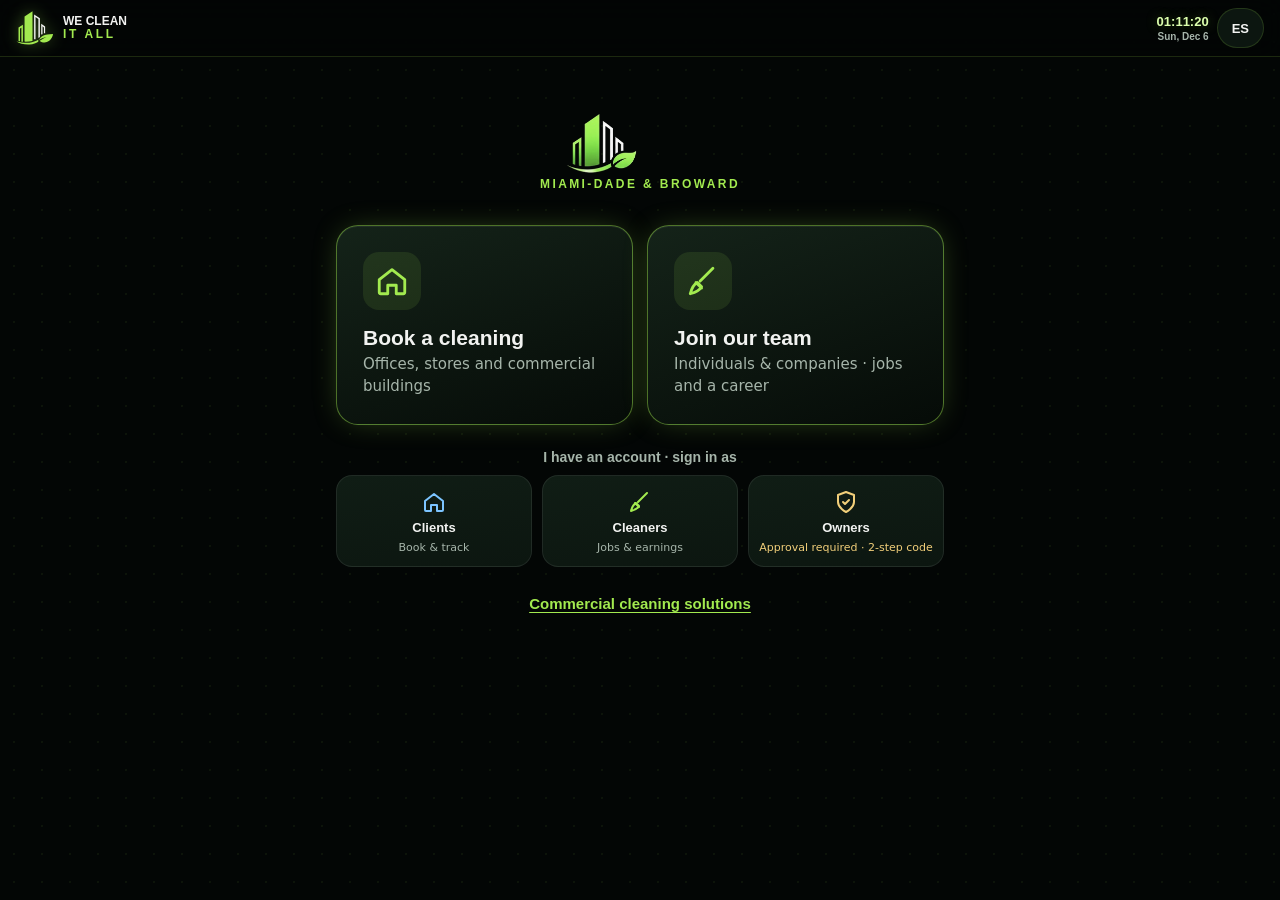
==== commit 9cd48939: "Sync production commits face304 + fdcc0c0 into staging English link-preview/SEO metadata, English de" ====
--- a/index.html
+++ b/index.html
@@ -1,13 +1,13 @@
 <!doctype html>
-<html lang="es">
+<html lang="en">
 <head>
 <meta charset="utf-8">
 <meta name="robots" content="noindex, nofollow">
 <meta name="viewport" content="width=device-width,initial-scale=1,viewport-fit=cover">
 <meta http-equiv="Content-Security-Policy" content="default-src 'self'; script-src 'self'; style-src 'self' 'unsafe-inline' https://fonts.googleapis.com; font-src https://fonts.gstatic.com; img-src 'self' data: blob:; connect-src 'self' https://*.supabase.co https://*.radio-browser.info; media-src 'self' https:; frame-src 'none'; object-src 'none'; base-uri 'self'; form-action 'self'; upgrade-insecure-requests">
 <meta name="referrer" content="strict-origin-when-cross-origin">
-<title>We Clean It All | Limpieza en Miami-Dade y Broward · Cleaning App</title>
-<meta name="description" content="Pide limpieza para tu casa o negocio en Miami-Dade y Broward, o trabaja como limpiador. Book home or business cleaning, or join as a cleaner. Request a quote on this page.">
+<title>We Clean It All | Professional Cleaning. Reliable Service.</title>
+<meta name="description" content="Commercial Cleaning Services in Miami-Dade &amp; Broward. Call 954-320-9303 or visit wecleanitallfl.com.">
 <link rel="canonical" href="https://www.wecleanitallfl.com/">
 <meta name="theme-color" content="#030605">
 <meta name="apple-mobile-web-app-capable" content="yes">
@@ -15,12 +15,18 @@
 <meta name="apple-mobile-web-app-title" content="We Clean It All">
 <meta property="og:type" content="website">
 <meta property="og:url" content="https://www.wecleanitallfl.com/">
-<meta property="og:title" content="We Clean It All | Limpieza fácil. Trabajo justo.">
-<meta property="og:description" content="Pide limpieza o trabaja limpiando en Miami-Dade y Broward. Book cleaning or join as a cleaner.">
+<meta property="og:site_name" content="We Clean It All Services">
+<meta property="og:locale" content="en_US">
+<meta property="og:title" content="We Clean It All | Professional Cleaning. Reliable Service.">
+<meta property="og:description" content="Commercial Cleaning Services in Miami-Dade &amp; Broward. Call 954-320-9303.">
 <meta property="og:image" content="https://www.wecleanitallfl.com/media/og-card.jpg">
 <meta property="og:image:width" content="1200">
 <meta property="og:image:height" content="630">
+<meta property="og:image:alt" content="We Clean It All Services — Commercial Cleaning, Miami-Dade &amp; Broward — 954-320-9303">
 <meta name="twitter:card" content="summary_large_image">
+<meta name="twitter:title" content="We Clean It All | Professional Cleaning. Reliable Service.">
+<meta name="twitter:description" content="Commercial Cleaning Services in Miami-Dade &amp; Broward. Call 954-320-9303.">
+<meta name="twitter:image" content="https://www.wecleanitallfl.com/media/og-card.jpg">
 <link rel="manifest" href="/app/manifest.webmanifest">
 <link rel="icon" type="image/png" sizes="32x32" href="/media/icon-32.png">
 <link rel="icon" type="image/svg+xml" href="/media/mark.svg">
@@ -28,24 +34,24 @@
 <link rel="preconnect" href="https://fonts.googleapis.com">
 <link rel="preconnect" href="https://fonts.gstatic.com" crossorigin>
 <link rel="stylesheet" href="https://fonts.googleapis.com/css2?family=Montserrat:wght@600;700;800&family=Source+Sans+3:wght@400;600&display=swap">
-<link rel="stylesheet" href="/app/app.css?v=2026.11.2j">
+<link rel="stylesheet" href="/app/app.css?v=2026.11.2k">
 <script type="application/ld+json">
-{"@context":"https://schema.org","@type":"ProfessionalService","name":"We Clean It All Services","description":"Residential and commercial cleaning in Miami-Dade and Broward County, Florida.","email":"wecleanitallfl@gmail.com","url":"https://www.wecleanitallfl.com","logo":"https://www.wecleanitallfl.com/media/icon-512.png","image":"https://www.wecleanitallfl.com/media/og-card.jpg","sameAs":["https://www.instagram.com/wecleanitallfl"],"areaServed":[{"@type":"AdministrativeArea","name":"Miami-Dade County, FL"},{"@type":"AdministrativeArea","name":"Broward County, FL"}]}
+{"@context":"https://schema.org","@type":"ProfessionalService","name":"We Clean It All Services","description":"Commercial cleaning services in Miami-Dade and Broward County, Florida.","telephone":"+1-954-320-9303","email":"wecleanitallfl@gmail.com","url":"https://www.wecleanitallfl.com","logo":"https://www.wecleanitallfl.com/media/icon-512.png","image":"https://www.wecleanitallfl.com/media/og-card.jpg","sameAs":["https://www.instagram.com/wecleanitallfl"],"areaServed":[{"@type":"AdministrativeArea","name":"Miami-Dade County, FL"},{"@type":"AdministrativeArea","name":"Broward County, FL"}]}
 </script>
 </head>
 <body>
 <div id="app" aria-live="polite"><div class="boot"><img src="/media/mark.svg" alt="We Clean It All" width="88" height="88"></div></div>
-<noscript><div class="wrap"><h1>We Clean It All</h1><p>Limpieza en Miami-Dade y Broward. Escribe a wecleanitallfl@gmail.com · <a href="/comercial/">Limpieza comercial</a></p><p>Activa JavaScript para usar la app. · Turn on JavaScript to use the app.</p></div></noscript>
-<script src="/app/config.js?v=2026.11.2j"></script>
-<script src="/app/time.js?v=2026.11.2j"></script>
-<script src="/app/i18n.js?v=2026.11.2j"></script>
-<script src="/app/learn.js?v=2026.11.2j"></script>
-<script src="/app/api.js?v=2026.11.2j"></script>
-<script src="/marketplace/agents/orchestrator.js?v=2026.11.2j"></script>
-<script src="/marketplace/agents/tools.js?v=2026.11.2j"></script>
-<script src="/marketplace/agents/console.js?v=2026.11.2j"></script>
-<script src="/app/owner.js?v=2026.11.2j"></script>
-<script src="/app/dash.js?v=2026.11.2j"></script>
-<script src="/app/app.js?v=2026.11.2j"></script>
+<noscript><div class="wrap"><h1>We Clean It All</h1><p>Commercial cleaning in Miami-Dade &amp; Broward. Call 954-320-9303 or email wecleanitallfl@gmail.com · <a href="/comercial/">Commercial cleaning</a></p><p>Turn on JavaScript to use the app.</p></div></noscript>
+<script src="/app/config.js?v=2026.11.2k"></script>
+<script src="/app/time.js?v=2026.11.2k"></script>
+<script src="/app/i18n.js?v=2026.11.2k"></script>
+<script src="/app/learn.js?v=2026.11.2k"></script>
+<script src="/app/api.js?v=2026.11.2k"></script>
+<script src="/marketplace/agents/orchestrator.js?v=2026.11.2k"></script>
+<script src="/marketplace/agents/tools.js?v=2026.11.2k"></script>
+<script src="/marketplace/agents/console.js?v=2026.11.2k"></script>
+<script src="/app/owner.js?v=2026.11.2k"></script>
+<script src="/app/dash.js?v=2026.11.2k"></script>
+<script src="/app/app.js?v=2026.11.2k"></script>
 </body>
 </html>
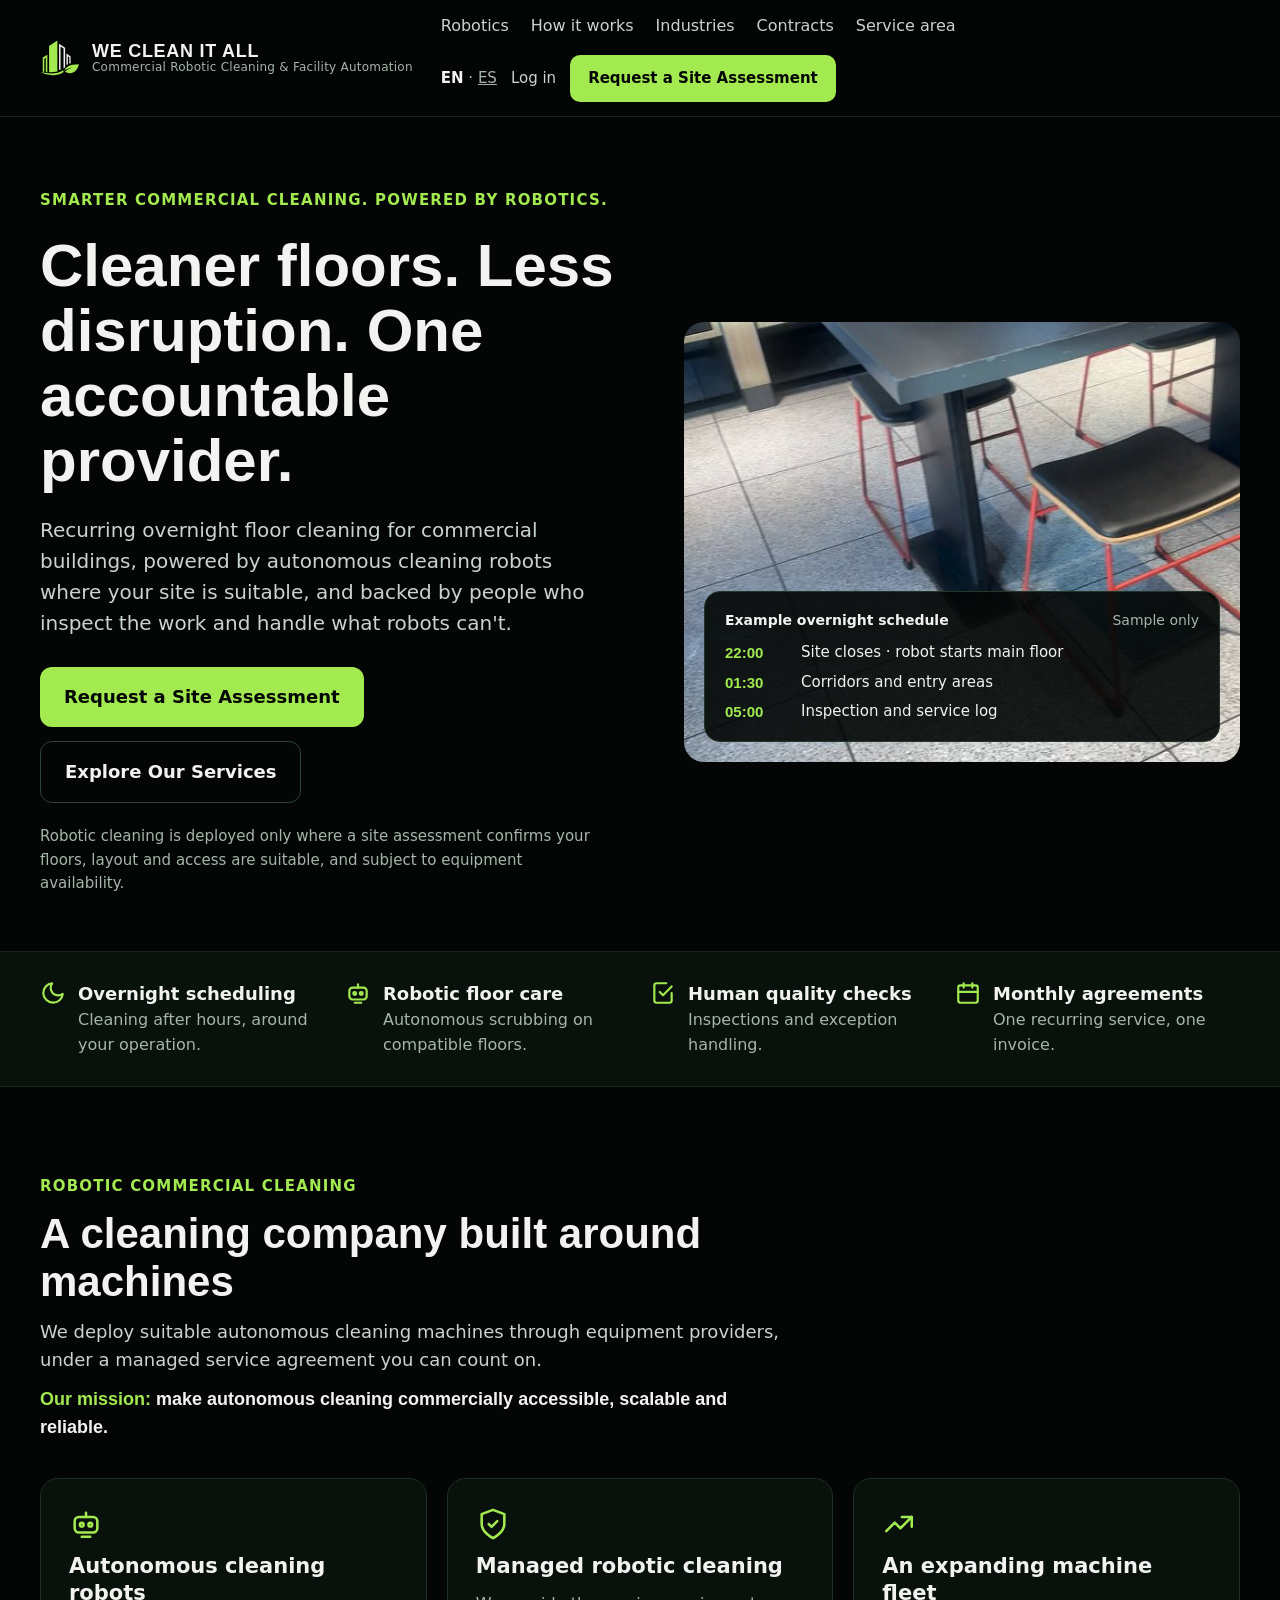
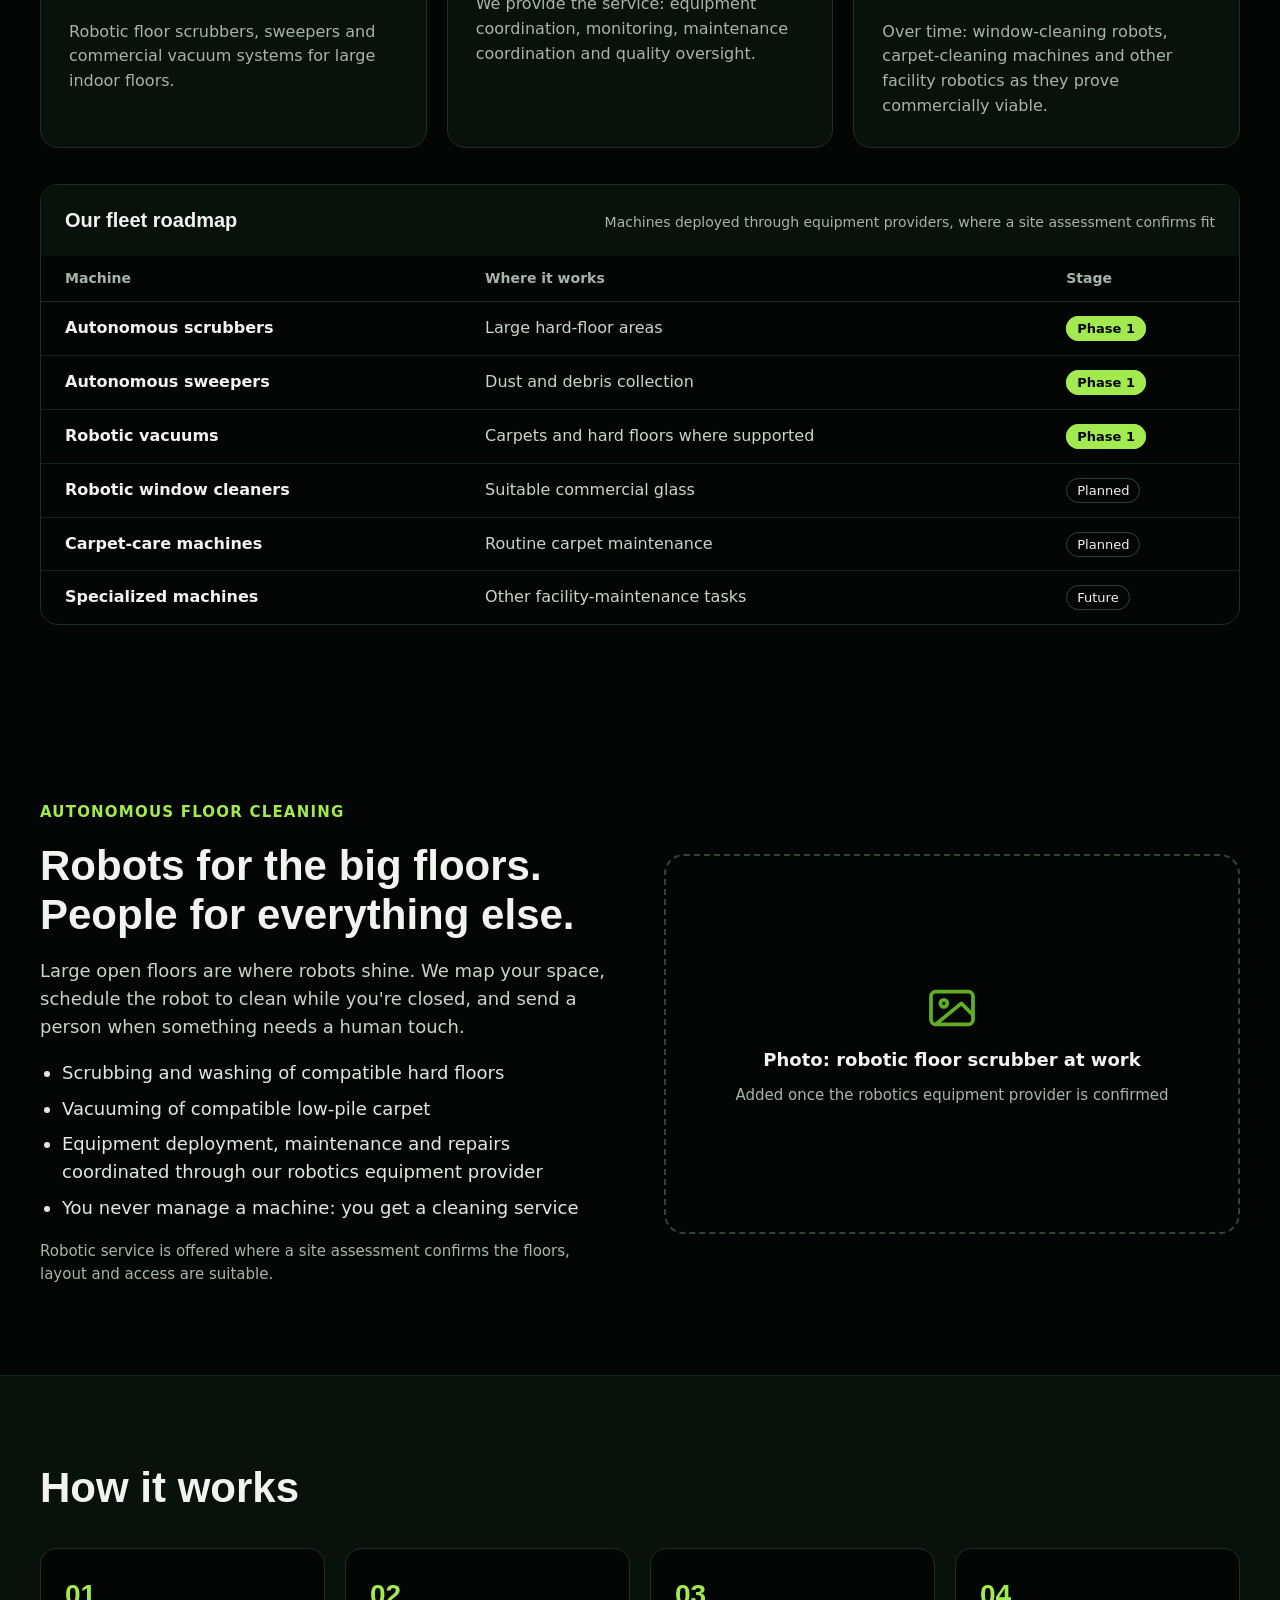
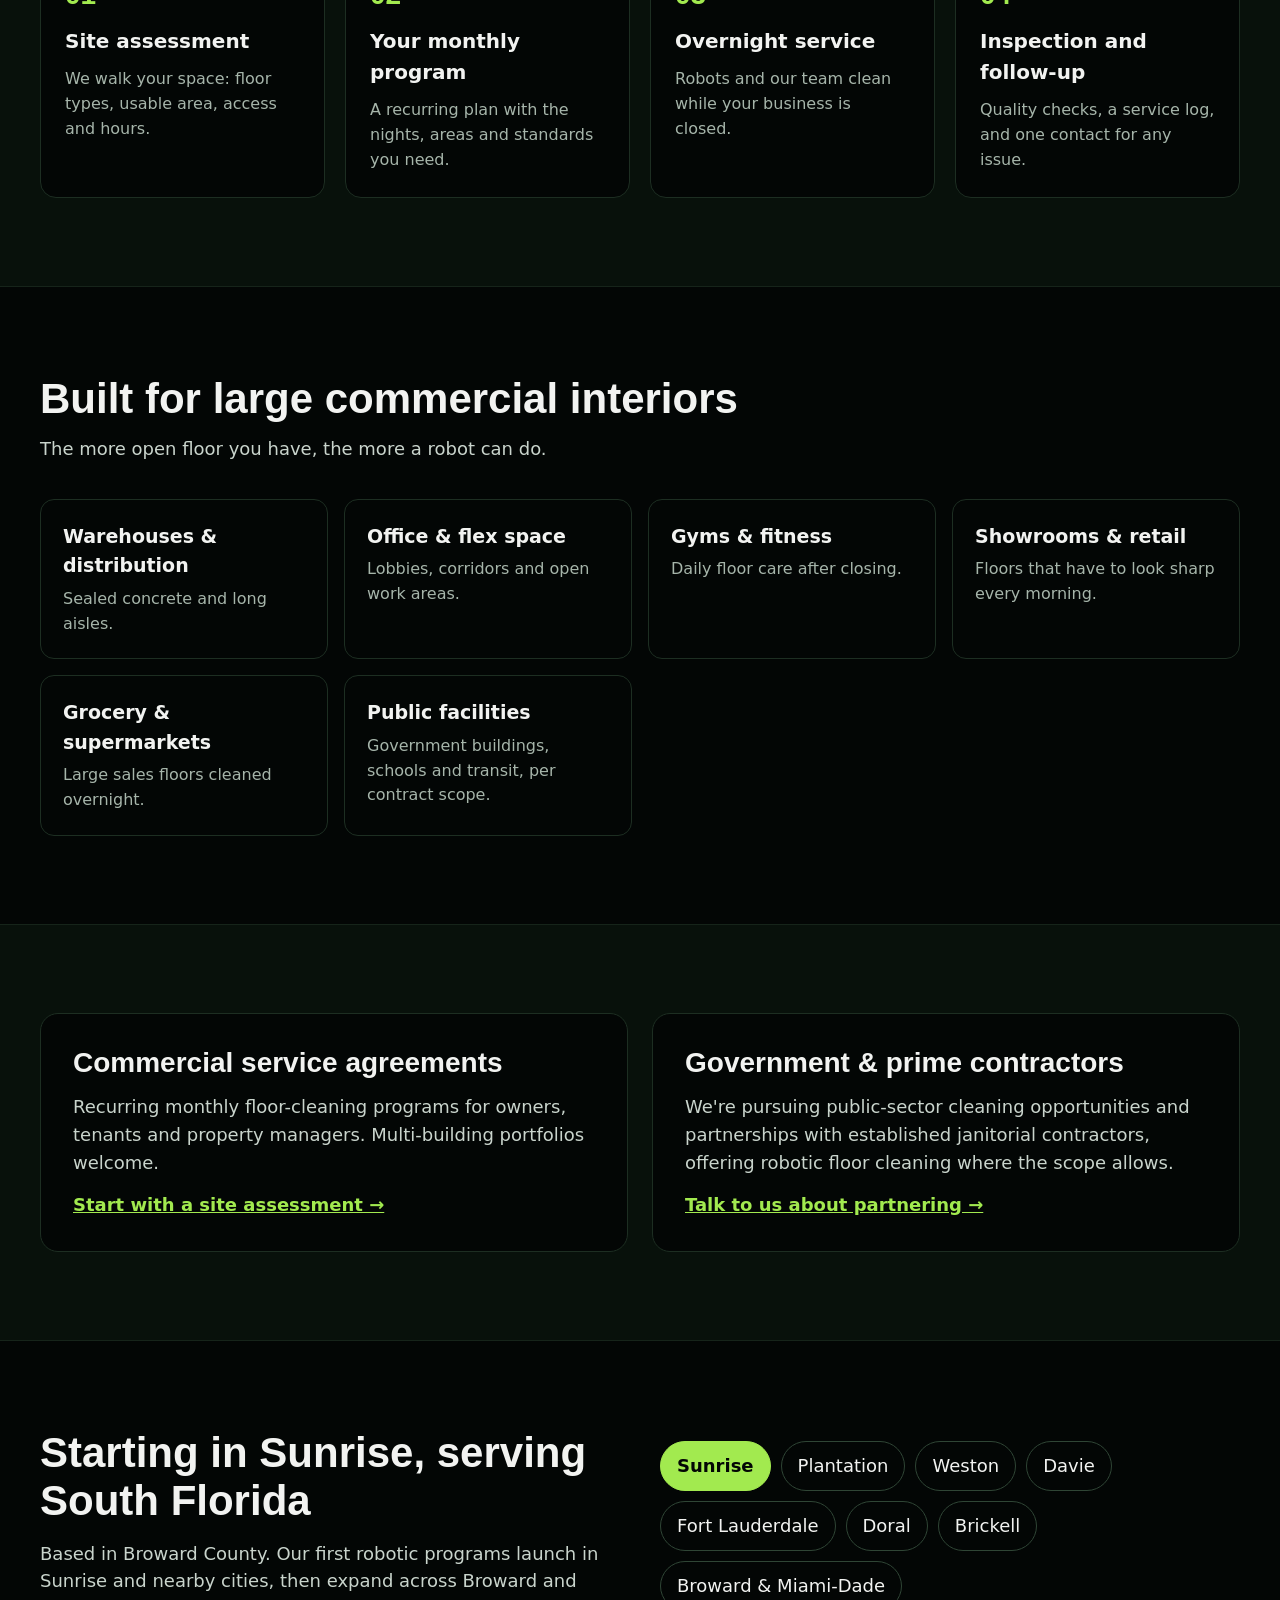
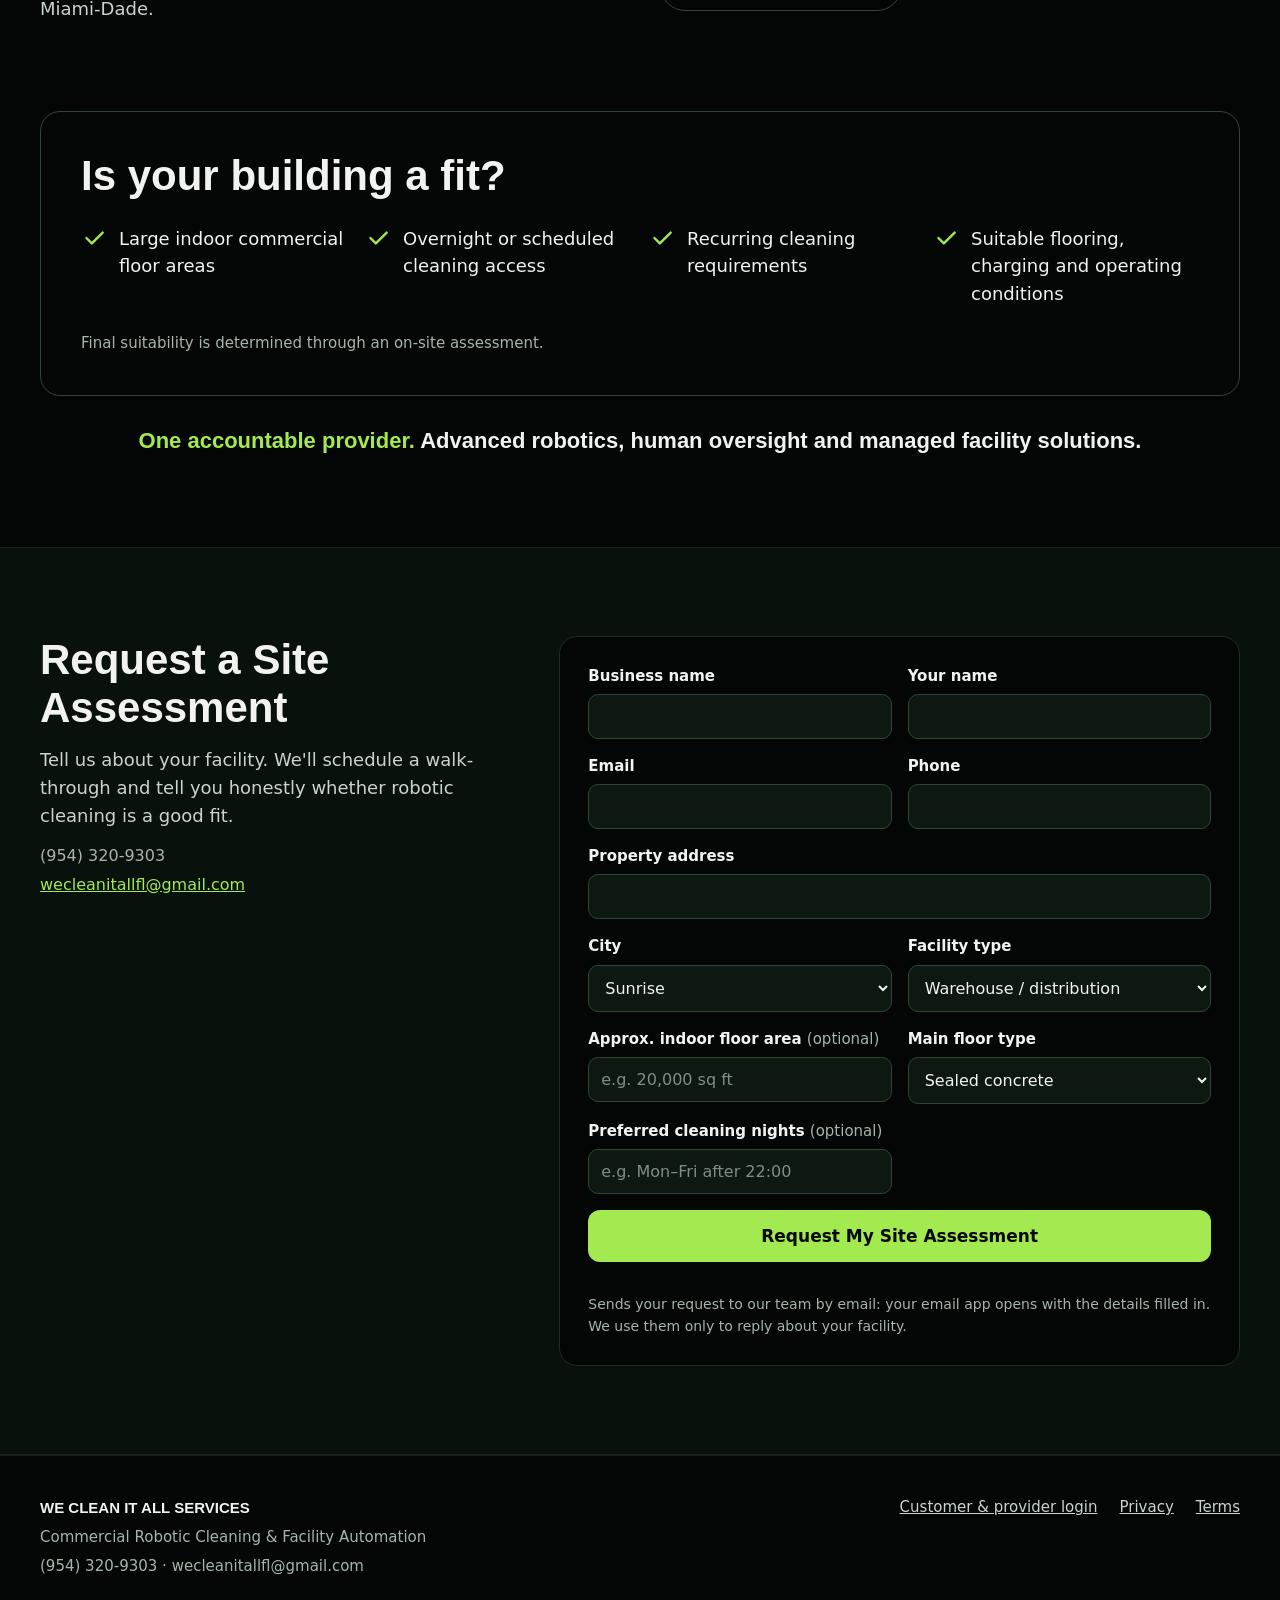
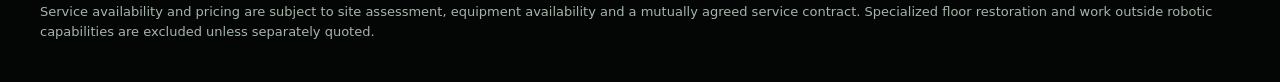
==== commit 93f537e7: "Checkpoint A: commercial robot-first homepage at /, app moved to /app/ (staging) - New static commer" ====
--- a/index.html
+++ b/index.html
@@ -1,18 +1,18 @@
 <!doctype html>
-<html lang="en">
+<html lang="en" class="no-js">
 <head>
 <meta charset="utf-8">
+<meta name="viewport" content="width=device-width,initial-scale=1,viewport-fit=cover">
+<meta http-equiv="Content-Security-Policy" content="default-src 'self'; script-src 'self'; style-src 'self' https://fonts.googleapis.com; font-src https://fonts.gstatic.com; img-src 'self' data:; connect-src 'self'; frame-src 'none'; object-src 'none'; base-uri 'self'; form-action 'self'; upgrade-insecure-requests">
+<meta name="referrer" content="strict-origin-when-cross-origin">
 <meta name="robots" content="noindex, nofollow">
-<meta name="viewport" content="width=device-width,initial-scale=1,viewport-fit=cover">
-<meta http-equiv="Content-Security-Policy" content="default-src 'self'; script-src 'self'; style-src 'self' 'unsafe-inline' https://fonts.googleapis.com; font-src https://fonts.gstatic.com; img-src 'self' data: blob:; connect-src 'self' https://*.supabase.co https://*.radio-browser.info; media-src 'self' https:; frame-src 'none'; object-src 'none'; base-uri 'self'; form-action 'self'; upgrade-insecure-requests">
-<meta name="referrer" content="strict-origin-when-cross-origin">
-<title>We Clean It All | Professional Cleaning. Reliable Service.</title>
-<meta name="description" content="Commercial Cleaning Services in Miami-Dade &amp; Broward. Call 954-320-9303 or visit wecleanitallfl.com.">
+<title>We Clean It All | Commercial Robotic Cleaning &amp; Facility Automation</title>
+<meta name="description" content="Recurring overnight commercial floor cleaning with autonomous robots and human oversight. Site assessments in Sunrise, Broward and Miami-Dade. Call 954-320-9303.">
 <link rel="canonical" href="https://www.wecleanitallfl.com/">
+<link rel="alternate" hreflang="en" href="https://www.wecleanitallfl.com/">
+<link rel="alternate" hreflang="es" href="https://www.wecleanitallfl.com/es/">
+<link rel="alternate" hreflang="x-default" href="https://www.wecleanitallfl.com/">
 <meta name="theme-color" content="#030605">
-<meta name="apple-mobile-web-app-capable" content="yes">
-<meta name="apple-mobile-web-app-status-bar-style" content="black-translucent">
-<meta name="apple-mobile-web-app-title" content="We Clean It All">
 <meta property="og:type" content="website">
 <meta property="og:url" content="https://www.wecleanitallfl.com/">
 <meta property="og:site_name" content="We Clean It All Services">
@@ -27,31 +27,245 @@
 <meta name="twitter:title" content="We Clean It All | Professional Cleaning. Reliable Service.">
 <meta name="twitter:description" content="Commercial Cleaning Services in Miami-Dade &amp; Broward. Call 954-320-9303.">
 <meta name="twitter:image" content="https://www.wecleanitallfl.com/media/og-card.jpg">
-<link rel="manifest" href="/app/manifest.webmanifest">
 <link rel="icon" type="image/png" sizes="32x32" href="/media/icon-32.png">
 <link rel="icon" type="image/svg+xml" href="/media/mark.svg">
 <link rel="apple-touch-icon" href="/media/icon-180.png">
 <link rel="preconnect" href="https://fonts.googleapis.com">
 <link rel="preconnect" href="https://fonts.gstatic.com" crossorigin>
-<link rel="stylesheet" href="https://fonts.googleapis.com/css2?family=Montserrat:wght@600;700;800&family=Source+Sans+3:wght@400;600&display=swap">
-<link rel="stylesheet" href="/app/app.css?v=2026.11.2k">
-<script type="application/ld+json">
-{"@context":"https://schema.org","@type":"ProfessionalService","name":"We Clean It All Services","description":"Commercial cleaning services in Miami-Dade and Broward County, Florida.","telephone":"+1-954-320-9303","email":"wecleanitallfl@gmail.com","url":"https://www.wecleanitallfl.com","logo":"https://www.wecleanitallfl.com/media/icon-512.png","image":"https://www.wecleanitallfl.com/media/og-card.jpg","sameAs":["https://www.instagram.com/wecleanitallfl"],"areaServed":[{"@type":"AdministrativeArea","name":"Miami-Dade County, FL"},{"@type":"AdministrativeArea","name":"Broward County, FL"}]}
-</script>
+<link rel="stylesheet" href="https://fonts.googleapis.com/css2?family=Montserrat:wght@600;700;800&amp;family=Source+Sans+3:wght@400;600&amp;display=swap">
+<link rel="stylesheet" href="/home/home.css?v=1">
+<script src="/home/route.js?v=1"></script>
+<script type="application/ld+json">{"@context":"https://schema.org","@type":"ProfessionalService","name":"We Clean It All Services","description":"Commercial robotic floor cleaning and facility automation in Sunrise, Broward and Miami-Dade, Florida.","telephone":"+1-954-320-9303","email":"wecleanitallfl@gmail.com","url":"https://www.wecleanitallfl.com/","logo":"https://www.wecleanitallfl.com/media/icon-512.png","image":"https://www.wecleanitallfl.com/media/og-card.jpg","sameAs":["https://www.instagram.com/wecleanitallfl"],"areaServed":[{"@type":"City","name":"Sunrise, FL"},{"@type":"AdministrativeArea","name":"Broward County, FL"},{"@type":"AdministrativeArea","name":"Miami-Dade County, FL"}],"knowsLanguage":["en","es"]}</script>
 </head>
 <body>
-<div id="app" aria-live="polite"><div class="boot"><img src="/media/mark.svg" alt="We Clean It All" width="88" height="88"></div></div>
-<noscript><div class="wrap"><h1>We Clean It All</h1><p>Commercial cleaning in Miami-Dade &amp; Broward. Call 954-320-9303 or email wecleanitallfl@gmail.com · <a href="/comercial/">Commercial cleaning</a></p><p>Turn on JavaScript to use the app.</p></div></noscript>
-<script src="/app/config.js?v=2026.11.2k"></script>
-<script src="/app/time.js?v=2026.11.2k"></script>
-<script src="/app/i18n.js?v=2026.11.2k"></script>
-<script src="/app/learn.js?v=2026.11.2k"></script>
-<script src="/app/api.js?v=2026.11.2k"></script>
-<script src="/marketplace/agents/orchestrator.js?v=2026.11.2k"></script>
-<script src="/marketplace/agents/tools.js?v=2026.11.2k"></script>
-<script src="/marketplace/agents/console.js?v=2026.11.2k"></script>
-<script src="/app/owner.js?v=2026.11.2k"></script>
-<script src="/app/dash.js?v=2026.11.2k"></script>
-<script src="/app/app.js?v=2026.11.2k"></script>
+<a class="skip" href="#main">Skip to content</a>
+<header class="site-head">
+<div class="wrap head-row">
+<a class="brand" href="/#top">
+<img src="/media/mark.svg" alt="" width="40" height="36">
+<span class="brand-text"><span class="brand-name">WE CLEAN IT ALL</span><span class="brand-line"><span class="brand-line-long">Commercial Robotic Cleaning &amp; Facility Automation</span><span class="brand-line-short">Commercial Robotic Cleaning</span></span></span>
+</a>
+<span class="lang phone-only" aria-label="Language"><strong>EN</strong>&#160;·&#160;<a href="/es/" hreflang="es" lang="es">ES</a></span>
+<button class="menu-btn" type="button" aria-controls="menu" aria-expanded="false" aria-label="Open menu"><svg aria-hidden="true" width="22" height="22" viewBox="0 0 24 24" fill="none" stroke="#f2f3f1" stroke-width="2" stroke-linecap="round" stroke-linejoin="round"><path d="M4 7h16M4 12h16M4 17h16"></path></svg></button>
+<div class="menu-panel" id="menu">
+<nav class="main-nav" aria-label="Main">
+<a href="#robotics">Robotics</a>
+<a href="#how">How it works</a>
+<a href="#industries">Industries</a>
+<a href="#contracts">Contracts</a>
+<a href="#area">Service area</a>
+</nav>
+<div class="head-actions">
+<span class="lang desk-only" aria-label="Language"><strong>EN</strong> · <a href="/es/" hreflang="es" lang="es">ES</a></span>
+<a class="login" href="/app/">Log in</a>
+<a class="btn btn-lime" href="#assess">Request a Site Assessment</a>
+</div>
+</div>
+</div>
+</header>
+
+<main id="main">
+<section id="top" class="wrap hero">
+<div class="hero-copy">
+<span class="eyebrow">Smarter Commercial Cleaning. Powered by Robotics.</span>
+<h1>Cleaner floors. Less disruption. One accountable provider.</h1>
+<p class="hero-lead">Recurring overnight floor cleaning for commercial buildings, powered by autonomous cleaning robots where your site is suitable, and backed by people who inspect the work and handle what robots can&#x27;t.</p>
+<div class="hero-ctas">
+<a class="btn btn-lime" href="#assess">Request a Site Assessment</a>
+<a class="btn btn-ghost" href="#industries">Explore Our Services</a>
+</div>
+<p class="note hero-note">Robotic cleaning is deployed only where a site assessment confirms your floors, layout and access are suitable, and subject to equipment availability.</p>
+</div>
+<div class="hero-media">
+<img src="/media/photos/dining-tables-1200.jpg" srcset="/media/photos/dining-tables-600.jpg 600w, /media/photos/dining-tables-1200.jpg 1200w" sizes="(max-width: 720px) 100vw, 560px" alt="Clean commercial interior with polished floors" width="1200" height="800" fetchpriority="high">
+<div class="sched">
+<div class="sched-top"><b>Example overnight schedule</b><span>Sample only</span></div>
+<dl>
+<dt>22:00</dt><dd>Site closes · robot starts main floor</dd>
+<dt>01:30</dt><dd>Corridors and entry areas</dd>
+<dt>05:00</dt><dd>Inspection and service log</dd>
+</dl>
+</div>
+</div>
+</section>
+
+<section class="band" aria-label="Highlights">
+<div class="wrap highlights">
+<div class="hl"><svg aria-hidden="true" width="26" height="26" viewBox="0 0 24 24" fill="none" stroke="#a2ea4f" stroke-width="2" stroke-linecap="round" stroke-linejoin="round"><path d="M21 12.8A9 9 0 1 1 11.2 3a7 7 0 0 0 9.8 9.8z"></path></svg><div><strong>Overnight scheduling</strong><span>Cleaning after hours, around your operation.</span></div></div>
+<div class="hl"><svg aria-hidden="true" width="26" height="26" viewBox="0 0 24 24" fill="none" stroke="#a2ea4f" stroke-width="2" stroke-linecap="round" stroke-linejoin="round"><rect x="4" y="7" width="16" height="11" rx="3"></rect><circle cx="9" cy="12.5" r="1.3"></circle><circle cx="15" cy="12.5" r="1.3"></circle><path d="M12 7V4M9 21h6"></path></svg><div><strong>Robotic floor care</strong><span>Autonomous scrubbing on compatible floors.</span></div></div>
+<div class="hl"><svg aria-hidden="true" width="26" height="26" viewBox="0 0 24 24" fill="none" stroke="#a2ea4f" stroke-width="2" stroke-linecap="round" stroke-linejoin="round"><path d="M9 11l3 3 8-8"></path><path d="M20 12v7a2 2 0 0 1-2 2H6a2 2 0 0 1-2-2V5a2 2 0 0 1 2-2h9"></path></svg><div><strong>Human quality checks</strong><span>Inspections and exception handling.</span></div></div>
+<div class="hl"><svg aria-hidden="true" width="26" height="26" viewBox="0 0 24 24" fill="none" stroke="#a2ea4f" stroke-width="2" stroke-linecap="round" stroke-linejoin="round"><rect x="3" y="5" width="18" height="16" rx="2"></rect><path d="M16 3v4M8 3v4M3 11h18"></path></svg><div><strong>Monthly agreements</strong><span>One recurring service, one invoice.</span></div></div>
+</div>
+</section>
+
+<section id="robotics" class="wrap sec">
+<div class="sec-intro">
+<span class="eyebrow">Robotic commercial cleaning</span>
+<h2 class="h2">A cleaning company built around machines</h2>
+<p class="soft">We deploy suitable autonomous cleaning machines through equipment providers, under a managed service agreement you can count on.</p>
+<p class="mission"><b>Our mission:</b> make autonomous cleaning commercially accessible, scalable and reliable.</p>
+</div>
+<div class="cards3">
+<div class="card"><svg aria-hidden="true" width="34" height="34" viewBox="0 0 24 24" fill="none" stroke="#a2ea4f" stroke-width="1.8" stroke-linecap="round" stroke-linejoin="round"><rect x="4" y="7" width="16" height="11" rx="3"></rect><circle cx="9" cy="12.5" r="1.3"></circle><circle cx="15" cy="12.5" r="1.3"></circle><path d="M12 7V4M9 21h6"></path></svg><strong>Autonomous cleaning robots</strong><span>Robotic floor scrubbers, sweepers and commercial vacuum systems for large indoor floors.</span></div>
+<div class="card"><svg aria-hidden="true" width="34" height="34" viewBox="0 0 24 24" fill="none" stroke="#a2ea4f" stroke-width="1.8" stroke-linecap="round" stroke-linejoin="round"><path d="M12 22s8-4 8-10V5l-8-3-8 3v7c0 6 8 10 8 10z"></path><path d="m9 12 2 2 4-4"></path></svg><strong>Managed robotic cleaning</strong><span>We provide the service: equipment coordination, monitoring, maintenance coordination and quality oversight.</span></div>
+<div class="card"><svg aria-hidden="true" width="34" height="34" viewBox="0 0 24 24" fill="none" stroke="#a2ea4f" stroke-width="1.8" stroke-linecap="round" stroke-linejoin="round"><path d="M3 17l6-6 4 4 8-8"></path><path d="M14 7h7v7"></path></svg><strong>An expanding machine fleet</strong><span>Over time: window-cleaning robots, carpet-cleaning machines and other facility robotics as they prove commercially viable.</span></div>
+</div>
+<div class="fleet">
+<div class="fleet-head"><strong id="fleet-title">Our fleet roadmap</strong><span>Machines deployed through equipment providers, where a site assessment confirms fit</span></div>
+<table aria-labelledby="fleet-title">
+<thead><tr><th scope="col">Machine</th><th scope="col">Where it works</th><th scope="col">Stage</th></tr></thead>
+<tbody>
+<tr><td>Autonomous scrubbers</td><td>Large hard-floor areas</td><td><span class="pill pill-on">Phase 1</span></td></tr>
+<tr><td>Autonomous sweepers</td><td>Dust and debris collection</td><td><span class="pill pill-on">Phase 1</span></td></tr>
+<tr><td>Robotic vacuums</td><td>Carpets and hard floors where supported</td><td><span class="pill pill-on">Phase 1</span></td></tr>
+<tr><td>Robotic window cleaners</td><td>Suitable commercial glass</td><td><span class="pill">Planned</span></td></tr>
+<tr><td>Carpet-care machines</td><td>Routine carpet maintenance</td><td><span class="pill">Planned</span></td></tr>
+<tr><td>Specialized machines</td><td>Other facility-maintenance tasks</td><td><span class="pill">Future</span></td></tr>
+</tbody>
+</table>
+</div>
+</section>
+
+<section id="robotic" class="wrap split">
+<div class="split-copy">
+<span class="eyebrow">Autonomous floor cleaning</span>
+<h2 class="h2">Robots for the big floors. People for everything else.</h2>
+<p class="soft">Large open floors are where robots shine. We map your space, schedule the robot to clean while you&#x27;re closed, and send a person when something needs a human touch.</p>
+<ul>
+<li>Scrubbing and washing of compatible hard floors</li>
+<li>Vacuuming of compatible low-pile carpet</li>
+<li>Equipment deployment, maintenance and repairs coordinated through our robotics equipment provider</li>
+<li>You never manage a machine: you get a cleaning service</li>
+</ul>
+<p class="note">Robotic service is offered where a site assessment confirms the floors, layout and access are suitable.</p>
+</div>
+<div class="photo-slot">
+<svg aria-hidden="true" width="56" height="56" viewBox="0 0 24 24" fill="none" stroke="#5fae25" stroke-width="1.6" stroke-linecap="round" stroke-linejoin="round"><rect x="3" y="5" width="18" height="14" rx="2"></rect><circle cx="8.5" cy="10" r="1.5"></circle><path d="M21 15l-5-5L5 19"></path></svg>
+<strong>Photo: robotic floor scrubber at work</strong>
+<span>Added once the robotics equipment provider is confirmed</span>
+</div>
+</section>
+
+<section id="how" class="band">
+<div class="wrap sec">
+<h2 class="h2">How it works</h2>
+<ol class="steps">
+<li class="step"><b aria-hidden="true">01</b><strong>Site assessment</strong><span>We walk your space: floor types, usable area, access and hours.</span></li>
+<li class="step"><b aria-hidden="true">02</b><strong>Your monthly program</strong><span>A recurring plan with the nights, areas and standards you need.</span></li>
+<li class="step"><b aria-hidden="true">03</b><strong>Overnight service</strong><span>Robots and our team clean while your business is closed.</span></li>
+<li class="step"><b aria-hidden="true">04</b><strong>Inspection and follow-up</strong><span>Quality checks, a service log, and one contact for any issue.</span></li>
+</ol>
+</div>
+</section>
+
+<section id="industries" class="wrap sec">
+<div class="sec-intro">
+<h2 class="h2">Built for large commercial interiors</h2>
+<p class="soft">The more open floor you have, the more a robot can do.</p>
+</div>
+<div class="inds">
+<div class="ind"><strong>Warehouses &amp; distribution</strong><span>Sealed concrete and long aisles.</span></div>
+<div class="ind"><strong>Office &amp; flex space</strong><span>Lobbies, corridors and open work areas.</span></div>
+<div class="ind"><strong>Gyms &amp; fitness</strong><span>Daily floor care after closing.</span></div>
+<div class="ind"><strong>Showrooms &amp; retail</strong><span>Floors that have to look sharp every morning.</span></div>
+<div class="ind"><strong>Grocery &amp; supermarkets</strong><span>Large sales floors cleaned overnight.</span></div>
+<div class="ind"><strong>Public facilities</strong><span>Government buildings, schools and transit, per contract scope.</span></div>
+</div>
+</section>
+
+<section id="contracts" class="band">
+<div class="wrap contracts">
+<div class="contract">
+<h2>Commercial service agreements</h2>
+<p class="soft">Recurring monthly floor-cleaning programs for owners, tenants and property managers. Multi-building portfolios welcome.</p>
+<a href="#assess">Start with a site assessment →</a>
+</div>
+<div class="contract">
+<h2>Government &amp; prime contractors</h2>
+<p class="soft">We&#x27;re pursuing public-sector cleaning opportunities and partnerships with established janitorial contractors, offering robotic floor cleaning where the scope allows.</p>
+<a href="mailto:wecleanitallfl@gmail.com?subject=Government%20/%20prime%20contractor%20partnership">Talk to us about partnering →</a>
+</div>
+</div>
+</section>
+
+<section id="area" class="wrap area">
+<div>
+<h2 class="h2">Starting in Sunrise, serving South Florida</h2>
+<p class="soft">Based in Broward County. Our first robotic programs launch in Sunrise and nearby cities, then expand across Broward and Miami-Dade.</p>
+</div>
+<ul class="chips" aria-label="Cities we serve">
+<li class="chip chip-on">Sunrise</li>
+<li class="chip">Plantation</li>
+<li class="chip">Weston</li>
+<li class="chip">Davie</li>
+<li class="chip">Fort Lauderdale</li>
+<li class="chip">Doral</li>
+<li class="chip">Brickell</li>
+<li class="chip">Broward &amp; Miami-Dade</li>
+</ul>
+</section>
+
+<section id="fit" class="wrap fit">
+<div class="fit-box">
+<h2 class="h2">Is your building a fit?</h2>
+<ul class="checks">
+<li><svg aria-hidden="true" width="26" height="26" viewBox="0 0 24 24" fill="none" stroke="#a2ea4f" stroke-width="2.2" stroke-linecap="round" stroke-linejoin="round"><path d="M5 12l5 5L20 7"></path></svg><span>Large indoor commercial floor areas</span></li>
+<li><svg aria-hidden="true" width="26" height="26" viewBox="0 0 24 24" fill="none" stroke="#a2ea4f" stroke-width="2.2" stroke-linecap="round" stroke-linejoin="round"><path d="M5 12l5 5L20 7"></path></svg><span>Overnight or scheduled cleaning access</span></li>
+<li><svg aria-hidden="true" width="26" height="26" viewBox="0 0 24 24" fill="none" stroke="#a2ea4f" stroke-width="2.2" stroke-linecap="round" stroke-linejoin="round"><path d="M5 12l5 5L20 7"></path></svg><span>Recurring cleaning requirements</span></li>
+<li><svg aria-hidden="true" width="26" height="26" viewBox="0 0 24 24" fill="none" stroke="#a2ea4f" stroke-width="2.2" stroke-linecap="round" stroke-linejoin="round"><path d="M5 12l5 5L20 7"></path></svg><span>Suitable flooring, charging and operating conditions</span></li>
+</ul>
+<p class="note">Final suitability is determined through an on-site assessment.</p>
+</div>
+<p class="accountable"><b>One accountable provider.</b> Advanced robotics, human oversight and managed facility solutions.</p>
+</section>
+
+<section id="assess" class="band">
+<div class="wrap assess">
+<div class="assess-intro">
+<h2 class="h2">Request a Site Assessment</h2>
+<p class="soft">Tell us about your facility. We&#x27;ll schedule a walk-through and tell you honestly whether robotic cleaning is a good fit.</p>
+</div>
+<div class="assess-contact">
+<a href="tel:+19543209303">(954) 320-9303</a>
+<a href="mailto:wecleanitallfl@gmail.com">wecleanitallfl@gmail.com</a>
+</div>
+<form id="assess-form" class="form" novalidate>
+<label>Business name<input name="business" type="text" data-label="Business name" autocomplete="organization" maxlength="120" required></label>
+<label>Your name<input name="name" type="text" data-label="Your name" autocomplete="name" maxlength="80" required></label>
+<label>Email<input name="email" type="email" data-label="Email" autocomplete="email" maxlength="120"></label>
+<label>Phone<input name="phone" type="tel" data-label="Phone" autocomplete="tel" maxlength="20"></label>
+<label class="wide">Property address<input name="address" type="text" data-label="Property address" autocomplete="street-address" maxlength="160" required></label>
+<label>City<select name="city" data-label="City"><option>Sunrise</option><option>Plantation</option><option>Weston</option><option>Davie</option><option>Fort Lauderdale</option><option>Other Broward</option><option>Doral</option><option>Brickell</option><option>Other Miami-Dade</option></select></label>
+<label>Facility type<select name="facility" data-label="Facility type"><option>Warehouse / distribution</option><option>Office / flex</option><option>Gym / fitness</option><option>Showroom / retail</option><option>Grocery</option><option>Public facility</option><option>Other</option></select></label>
+<label><span class="lab">Approx. indoor floor area <span class="opt">(optional)</span></span><input name="area" data-label="Approx. indoor floor area" type="text" inputmode="numeric" maxlength="30" placeholder="e.g. 20,000 sq ft"></label>
+<label>Main floor type<select name="floor" data-label="Main floor type"><option>Sealed concrete</option><option>Tile / VCT</option><option>Vinyl / LVT</option><option>Terrazzo / stone</option><option>Low-pile carpet</option><option>Mixed / not sure</option></select></label>
+<label><span class="lab">Preferred cleaning nights <span class="opt">(optional)</span></span><input name="nights" data-label="Preferred cleaning nights" type="text" maxlength="80" placeholder="e.g. Mon–Fri after 22:00"></label>
+<label class="hp" aria-hidden="true">Leave this field empty<input name="website" type="text" tabindex="-1" autocomplete="off"></label>
+<button class="btn btn-lime" type="submit">Request My Site Assessment</button>
+<p class="form-msg" role="status" aria-live="polite"></p>
+<p class="form-note">Sends your request to our team by email: your email app opens with the details filled in. We use them only to reply about your facility.</p>
+</form>
+<a class="btn btn-ghost assess-call phone-only" href="tel:+19543209303">Call (954) 320-9303</a>
+</div>
+</section>
+</main>
+
+<footer class="site-foot">
+<div class="wrap foot">
+<div class="foot-id">
+<strong>WE CLEAN IT ALL SERVICES</strong>
+<span>Commercial Robotic Cleaning &amp; Facility Automation</span>
+<span><a href="tel:+19543209303">(954) 320-9303</a> · <a href="mailto:wecleanitallfl@gmail.com">wecleanitallfl@gmail.com</a></span>
+</div>
+<div class="foot-links">
+<a href="/app/">Customer &amp; provider login</a>
+<a href="/privacy/">Privacy</a>
+<a href="/terms/">Terms</a>
+</div>
+<p class="foot-legal">Service availability and pricing are subject to site assessment, equipment availability and a mutually agreed service contract. Specialized floor restoration and work outside robotic capabilities are excluded unless separately quoted.</p>
+</div>
+</footer>
+<noscript><p class="wrap note noscript">Turn on JavaScript to use the phone menu and the site-assessment form, or call (954) 320-9303.</p></noscript>
+<script src="/home/site.js?v=1"></script>
 </body>
 </html>
--- a/home/home.css
+++ b/home/home.css
@@ -0,0 +1,266 @@
+/* WE CLEAN IT ALL — commercial homepage (/ and /es/).
+   Built from the frozen v1 baseline: desktop artboard is the master, phone (≤720px) is a faithful adaptation.
+   Colors: void #030605 · panel #08110b · lime #a2ea4f · text #f2f3f1 · muted #a6b5aa · soft #c9d4cc */
+:root {
+  --void: #030605; --panel: #08110b; --field: #0d1810; --lime: #a2ea4f; --lime-hi: #dcffad; --lime-lo: #5fae25;
+  --text: #f2f3f1; --soft: #c9d4cc; --muted: #a6b5aa; --line: #16241a; --edge: #1d2e22; --ring: #2f4535;
+  --head: Montserrat, sans-serif;
+}
+* { box-sizing: border-box; }
+html { scroll-behavior: smooth; scroll-padding-top: 84px; }
+body { margin: 0; background: var(--void); color: var(--text); font-family: "Source Sans 3", system-ui, sans-serif; font-size: 18px; line-height: 1.55; -webkit-text-size-adjust: 100%; }
+a { color: var(--lime); }
+a:hover { color: var(--lime-hi); }
+a:focus-visible, button:focus-visible, input:focus-visible, select:focus-visible { outline: 3px solid var(--lime); outline-offset: 2px; }
+img { max-width: 100%; }
+h1, h2 { margin: 0; font-family: var(--head); font-weight: 800; }
+p { margin: 0; }
+.wrap { max-width: 1248px; margin: 0 auto; padding-left: 24px; padding-right: 24px; }
+.eyebrow { color: var(--lime); font-weight: 600; font-size: 15px; letter-spacing: 0.08em; text-transform: uppercase; }
+.h2 { font-size: clamp(28px, 3.4vw, 42px); line-height: 1.15; }
+.soft { color: var(--soft); }
+.note { color: var(--muted); font-size: 15px; }
+.band { background: var(--panel); border-top: 1px solid var(--line); border-bottom: 1px solid var(--line); }
+.phone-only { display: none !important; }
+.skip { position: absolute; left: -9999px; top: 8px; background: var(--lime); color: var(--void); padding: 10px 14px; border-radius: 8px; font-weight: 700; z-index: 20; }
+.skip:focus { left: 8px; }
+
+/* buttons */
+.btn { display: inline-flex; align-items: center; justify-content: center; min-height: 44px; padding: 16px 24px; border-radius: 12px; font-weight: 700; text-decoration: none; font-family: inherit; font-size: inherit; cursor: pointer; }
+.btn-lime { background: var(--lime); color: var(--void); border: 0; }
+.btn-lime:hover { background: var(--lime-hi); color: var(--void); }
+.btn-ghost { border: 1px solid var(--ring); color: var(--text); font-weight: 600; background: transparent; }
+.btn-ghost:hover { border-color: var(--lime); color: var(--text); }
+.chip { padding: 10px 16px; border-radius: 999px; border: 1px solid var(--ring); }
+.chip-on { background: var(--lime); color: var(--void); font-weight: 700; border-color: var(--lime); }
+.pill { font-size: 13px; padding: 4px 10px; border-radius: 999px; border: 1px solid var(--ring); white-space: nowrap; }
+.pill-on { background: var(--lime); color: var(--void); font-weight: 700; border-color: var(--lime); }
+
+/* header */
+.site-head { position: sticky; top: 0; z-index: 5; background: rgba(3,6,5,0.92); border-bottom: 1px solid var(--line); -webkit-backdrop-filter: blur(8px); backdrop-filter: blur(8px); }
+.head-row { display: flex; flex-wrap: wrap; align-items: center; gap: 16px 28px; padding-top: 14px; padding-bottom: 14px; }
+.brand { display: flex; align-items: center; gap: 12px; text-decoration: none; color: var(--text); min-width: 0; }
+.brand img { width: 40px; height: 36px; flex: none; }
+.brand-text { display: flex; flex-direction: column; line-height: 1.15; min-width: 0; }
+.brand-name { font-family: var(--head); font-weight: 800; font-size: 18px; letter-spacing: 0.04em; white-space: nowrap; }
+.brand-line { font-size: 12px; color: var(--muted); letter-spacing: 0.02em; }
+.brand-line-short { display: none; }
+.menu-panel { display: flex; flex-wrap: wrap; align-items: center; gap: 16px 28px; flex: 1 1 380px; }
+.main-nav { display: flex; flex-wrap: wrap; gap: 6px 22px; flex: 1 1 380px; font-size: 16px; }
+.main-nav a, .login { color: var(--soft); text-decoration: none; }
+.main-nav a:hover, .login:hover { color: var(--text); }
+.head-actions { display: flex; align-items: center; gap: 14px; font-size: 15px; }
+.head-actions .btn { padding: 12px 18px; border-radius: 10px; }
+.lang { color: var(--muted); font-size: 15px; white-space: nowrap; }
+.lang strong { color: var(--text); }
+.lang a { color: var(--muted); }
+.menu-btn { width: 44px; height: 44px; background: transparent; border: 1px solid var(--ring); border-radius: 10px; display: none; align-items: center; justify-content: center; cursor: pointer; flex: none; }
+
+/* hero */
+.hero { display: flex; flex-wrap: wrap; gap: 48px; align-items: center; padding-top: 72px; padding-bottom: 56px; }
+.hero-copy { flex: 1 1 480px; min-width: 0; display: flex; flex-direction: column; gap: 22px; }
+.hero h1 { font-size: clamp(36px, 5vw, 60px); line-height: 1.08; }
+.hero-lead { color: var(--soft); font-size: 20px; max-width: 560px; }
+.hero-ctas { display: flex; flex-wrap: wrap; gap: 14px; margin-top: 6px; }
+.hero-note { max-width: 560px; }
+.hero-media { flex: 1 1 440px; min-width: 0; position: relative; }
+.hero-media img { width: 100%; height: 440px; object-fit: cover; border-radius: 20px; display: block; }
+.sched { position: absolute; left: 20px; right: 20px; bottom: 20px; background: rgba(3,6,5,0.9); border: 1px solid #22362a; border-radius: 16px; padding: 18px 20px; display: flex; flex-direction: column; gap: 10px; }
+.sched-top { display: flex; justify-content: space-between; gap: 12px; font-size: 14px; color: var(--muted); }
+.sched-top b { font-weight: 600; color: var(--text); }
+.sched dl { margin: 0; display: grid; grid-template-columns: 64px minmax(0, 1fr); gap: 6px 12px; font-size: 15px; }
+.sched dt { font-family: var(--head); font-weight: 700; color: var(--lime); }
+.sched dd { margin: 0; }
+
+/* highlights */
+.highlights { display: grid; grid-template-columns: repeat(auto-fit, minmax(220px, 1fr)); gap: 20px; padding-top: 28px; padding-bottom: 28px; }
+.hl { display: flex; gap: 12px; align-items: flex-start; }
+.hl svg { flex: none; }
+.hl span { display: block; color: var(--muted); font-size: 16px; }
+
+/* sections */
+.sec { padding-top: 88px; padding-bottom: 88px; display: flex; flex-direction: column; gap: 36px; }
+.sec-intro { display: flex; flex-direction: column; gap: 12px; max-width: 760px; }
+.mission { font-family: var(--head); font-weight: 700; font-size: 18px; }
+.mission b, .accountable b { color: var(--lime); font-weight: 700; }
+.cards3 { display: grid; grid-template-columns: repeat(auto-fit, minmax(300px, 1fr)); gap: 20px; }
+.card { background: var(--panel); border: 1px solid var(--edge); border-radius: 18px; padding: 28px; display: flex; flex-direction: column; gap: 12px; }
+.card strong { font-size: 21px; line-height: 1.3; }
+.card span, .step span, .ind span { color: var(--muted); font-size: 16px; }
+
+/* fleet roadmap */
+.fleet { border: 1px solid var(--edge); border-radius: 18px; overflow: hidden; }
+.fleet-head { padding: 20px 24px; background: var(--panel); display: flex; flex-wrap: wrap; justify-content: space-between; gap: 8px; align-items: baseline; }
+.fleet-head strong { font-family: var(--head); font-size: 20px; }
+.fleet-head span { color: var(--muted); font-size: 14px; }
+.fleet table { width: 100%; border-collapse: collapse; font-size: 16px; }
+.fleet th { text-align: left; color: var(--muted); font-size: 14px; padding: 12px 24px; font-weight: 600; border-bottom: 1px solid var(--edge); }
+.fleet td { padding: 14px 24px; border-bottom: 1px solid var(--line); }
+.fleet tr:last-child td { border-bottom: 0; }
+.fleet td:first-child { font-weight: 600; }
+.fleet td:nth-child(2) { color: var(--soft); }
+
+/* split sections */
+.split { display: flex; flex-wrap: wrap; gap: 48px; align-items: center; padding-top: 88px; padding-bottom: 88px; }
+.split > div { flex: 1 1 420px; min-width: 0; }
+.split-copy { display: flex; flex-direction: column; gap: 18px; }
+.split-copy ul { margin: 0; padding-left: 22px; display: flex; flex-direction: column; gap: 8px; color: #e1e8e3; }
+.photo-slot { height: 380px; border: 2px dashed var(--ring); border-radius: 20px; display: flex; flex-direction: column; align-items: center; justify-content: center; gap: 10px; color: var(--muted); text-align: center; padding: 24px; }
+.photo-slot strong { color: var(--text); }
+.photo-slot span { font-size: 15px; }
+
+/* how it works + industries */
+.steps { display: grid; grid-template-columns: repeat(auto-fit, minmax(240px, 1fr)); gap: 20px; margin: 0; padding: 0; list-style: none; }
+.step { background: var(--void); border: 1px solid var(--edge); border-radius: 16px; padding: 24px; display: flex; flex-direction: column; gap: 10px; }
+.step b { font-family: var(--head); font-weight: 800; font-size: 28px; color: var(--lime); }
+.step strong { font-size: 20px; }
+.inds { display: grid; grid-template-columns: repeat(auto-fit, minmax(260px, 1fr)); gap: 16px; }
+.ind { border: 1px solid var(--edge); border-radius: 14px; padding: 22px; display: flex; flex-direction: column; gap: 6px; }
+.ind strong { font-size: 19px; }
+
+/* contracts */
+.contracts { display: flex; flex-wrap: wrap; gap: 24px; padding-top: 88px; padding-bottom: 88px; }
+.contract { flex: 1 1 460px; min-width: 0; background: var(--void); border: 1px solid var(--edge); border-radius: 18px; padding: 32px; display: flex; flex-direction: column; gap: 14px; }
+.contract h2 { font-size: 28px; line-height: 1.2; }
+.contract a { align-self: flex-start; font-weight: 700; }
+
+/* area */
+.area { display: flex; flex-wrap: wrap; gap: 40px; align-items: center; padding-top: 88px; padding-bottom: 88px; }
+.area > div { flex: 1 1 420px; min-width: 0; display: flex; flex-direction: column; gap: 14px; }
+.chips { flex: 1 1 420px; min-width: 0; display: flex; flex-wrap: wrap; align-content: flex-start; gap: 10px; margin: 0; padding: 0; list-style: none; }
+
+/* fit */
+.fit { padding-bottom: 88px; display: flex; flex-direction: column; gap: 28px; }
+.fit-box { border: 1px solid var(--ring); border-radius: 20px; padding: 40px; display: flex; flex-direction: column; gap: 24px; }
+.checks { display: grid; grid-template-columns: repeat(auto-fit, minmax(240px, 1fr)); gap: 18px; margin: 0; padding: 0; list-style: none; }
+.checks li { display: flex; gap: 12px; align-items: flex-start; }
+.checks svg { flex: none; }
+.accountable { text-align: center; font-family: var(--head); font-weight: 700; font-size: 22px; }
+
+/* assessment */
+.assess { display: grid; grid-template-columns: minmax(0, 360fr) minmax(0, 520fr); grid-template-areas: "intro form" "contact form"; grid-template-rows: auto 1fr; gap: 14px 48px; align-content: start; padding-top: 88px; padding-bottom: 88px; }
+.assess-intro { grid-area: intro; display: flex; flex-direction: column; gap: 14px; }
+.assess-contact { grid-area: contact; color: var(--muted); font-size: 16px; display: flex; flex-direction: column; gap: 4px; align-self: start; }
+.assess-contact a { color: var(--lime); }
+.assess-contact a[href^="tel:"], .foot-id a { color: inherit; text-decoration: none; }
+.assess-call { grid-area: call; }
+.form { grid-area: form; display: grid; grid-template-columns: repeat(auto-fit, minmax(220px, 1fr)); gap: 16px; background: var(--void); border: 1px solid var(--edge); border-radius: 18px; padding: 28px; align-self: start; }
+.form label { display: flex; flex-direction: column; gap: 6px; font-size: 15px; font-weight: 600; }
+.form .wide { grid-column: 1 / -1; }
+.form input, .form select { background: var(--field); border: 1px solid var(--ring); border-radius: 10px; color: var(--text); padding: 12px; font-size: 16px; min-height: 44px; font-family: inherit; width: 100%; }
+.form input::placeholder { color: #7f8f84; }
+.form input[aria-invalid="true"] { border-color: #ff8f6b; }
+.form .opt { font-weight: 400; color: var(--muted); }
+.form .lab { display: block; }
+.form .hp { position: absolute; left: -9999px; width: 1px; height: 1px; overflow: hidden; }
+.form button { grid-column: 1 / -1; font-size: 17px; padding: 16px; min-height: 48px; border-radius: 12px; }
+.form-note { grid-column: 1 / -1; color: var(--muted); font-size: 14px; }
+.form-msg { grid-column: 1 / -1; font-size: 15px; font-weight: 600; min-height: 0; }
+.form-msg.bad { color: #ffb199; }
+.form-msg.ok { color: var(--lime); }
+
+/* footer */
+.site-foot { border-top: 1px solid var(--line); }
+.foot { display: flex; flex-wrap: wrap; gap: 24px 48px; color: var(--muted); font-size: 15px; padding-top: 40px; padding-bottom: 40px; }
+.foot-id { flex: 1 1 320px; display: flex; flex-direction: column; gap: 6px; }
+.foot-id strong { color: var(--text); font-family: var(--head); }
+.foot-links { display: flex; flex-wrap: wrap; gap: 10px 22px; align-items: flex-start; }
+.foot-links a { color: var(--soft); }
+.foot-legal { flex: 1 1 100%; font-size: 13px; }
+
+/* ───────── phone (frozen v1 phone artboard) ───────── */
+@media (max-width: 720px) {
+  html { scroll-padding-top: 72px; }
+  body { font-size: 17px; }
+  .wrap { padding-left: 18px; padding-right: 18px; }
+  .split-copy ul { padding-left: 20px; font-size: 16px; }
+  .hl span, .card span, .step span, .ind span { font-size: 15px; }
+  .ind { gap: 4px; }
+  .ind strong { font-size: 18px; }
+  .phone-only { display: flex !important; }
+  .desk-only { display: none !important; }
+
+  .head-row { padding: 10px 16px; gap: 10px; flex-wrap: nowrap; }
+  .brand { gap: 9px; flex: 1 1 auto; }
+  .brand img { width: 34px; height: 31px; }
+  .brand-name { font-size: 15px; }
+  .brand-line { font-size: 10px; white-space: nowrap; }
+  .brand-line-long { display: none; }
+  .brand-line-short { display: inline; }
+  .lang { font-size: 14px; min-height: 44px; display: inline-flex; align-items: center; }
+  .menu-btn { display: inline-flex; }
+  .menu-panel { position: absolute; top: 100%; left: 0; right: 0; flex-direction: column; align-items: stretch; gap: 4px; padding: 8px 18px 18px; background: var(--void); border-bottom: 1px solid var(--ring); box-shadow: 0 18px 40px rgba(0,0,0,0.6); }
+  .js .menu-panel:not(.open) { display: none; }
+  .main-nav { flex-direction: column; gap: 0; flex: none; font-size: 17px; }
+  .main-nav a { min-height: 48px; display: flex; align-items: center; border-bottom: 1px solid var(--line); }
+  .head-actions { flex-direction: column; align-items: stretch; gap: 10px; padding-top: 10px; }
+  .head-actions .login { min-height: 44px; display: flex; align-items: center; font-size: 17px; }
+  .head-actions .btn { padding: 14px; border-radius: 12px; }
+
+  .hero { padding-top: 36px; padding-bottom: 32px; gap: 16px; flex-direction: column; align-items: stretch; }
+  .hero-copy { gap: 16px; flex: none; }
+  .hero .eyebrow { font-size: 13px; }
+  .hero h1 { font-size: 34px; line-height: 1.1; }
+  .hero-lead { font-size: 18px; }
+  .hero-ctas { flex-direction: column; gap: 12px; margin-top: 0; }
+  .hero-ctas .btn { padding: 16px; min-height: 48px; }
+  .hero-note { font-size: 14px; }
+  .hero-media { flex: none; margin-top: 6px; }
+  .hero-media img { height: 300px; }
+  .sched { left: 12px; right: 12px; bottom: 12px; padding: 14px 16px; gap: 8px; }
+  .sched-top { font-size: 13px; }
+  .sched dl { grid-template-columns: 52px minmax(0, 1fr); gap: 4px 10px; font-size: 14px; }
+
+  .highlights { display: flex; flex-direction: column; gap: 18px; padding-top: 24px; padding-bottom: 24px; }
+  .sec, .split, .contracts, .area { padding-top: 48px; padding-bottom: 48px; gap: 16px; }
+  #robotics { padding-bottom: 0; }
+  .h2 { font-size: 28px; }
+  .sec-intro { gap: 12px; }
+  .cards3 { grid-template-columns: 1fr; gap: 14px; }
+  .card { padding: 22px; }
+  .card strong { font-size: 19px; }
+  .step strong { font-size: 19px; }
+
+  .fleet-head { padding: 16px 18px; flex-direction: column; gap: 4px; }
+  .fleet-head strong { font-size: 18px; }
+  .fleet-head span { font-size: 13px; }
+  .fleet thead { position: absolute; left: -9999px; }
+  .fleet tr { display: grid; grid-template-columns: minmax(0, 1fr) auto; align-items: center; column-gap: 12px; padding: 14px 18px; border-top: 1px solid var(--line); }
+  .fleet td { padding: 0; border: 0; }
+  .fleet td:nth-child(2) { font-size: 14px; grid-column: 1; grid-row: 2; }
+  .fleet td:nth-child(3) { grid-column: 2; grid-row: 1 / 3; }
+
+  .split { flex-direction: column; align-items: stretch; }
+  .split > div { flex: none; }
+  .split-copy { gap: 16px; }
+  .photo-slot { height: 240px; }
+  .steps, .inds { grid-template-columns: 1fr; gap: 14px; }
+  .step { padding: 20px; }
+  .ind { padding: 18px; }
+  .contract { padding: 24px 20px; }
+  .contract h2 { font-size: 23px; }
+  .area { flex-direction: column; align-items: stretch; gap: 16px; }
+  .area > div, .chips { flex: none; }
+  .chip { padding: 9px 15px; }
+  .fit { padding-bottom: 48px; gap: 20px; }
+  .fit-box { padding: 24px 20px; gap: 16px; }
+  .fit-box .h2 { font-size: 26px; }
+  .checks { grid-template-columns: 1fr; gap: 14px; }
+  .accountable { font-size: 19px; }
+
+  .assess { grid-template-columns: 1fr; grid-template-areas: "intro" "form" "contact" "call"; gap: 16px; padding-top: 48px; padding-bottom: 48px; }
+  .assess-contact { font-size: 15px; }
+  .assess-call { min-height: 48px; padding: 14px; }
+  .form { grid-template-columns: 1fr; gap: 14px; padding: 20px; }
+  .form button { min-height: 52px; }
+  .form-note { font-size: 13px; }
+
+  .foot { flex-direction: column; gap: 10px; font-size: 14px; padding-top: 32px; padding-bottom: 32px; }
+  .foot-id { flex: none; }
+  .foot-links { gap: 4px 18px; }
+  .foot-links a { min-height: 44px; display: inline-flex; align-items: center; }
+  .foot-legal { flex: none; font-size: 12px; }
+}
+
+@media (prefers-reduced-motion: reduce) { html { scroll-behavior: auto; } }
+.noscript { padding-bottom: 24px; }
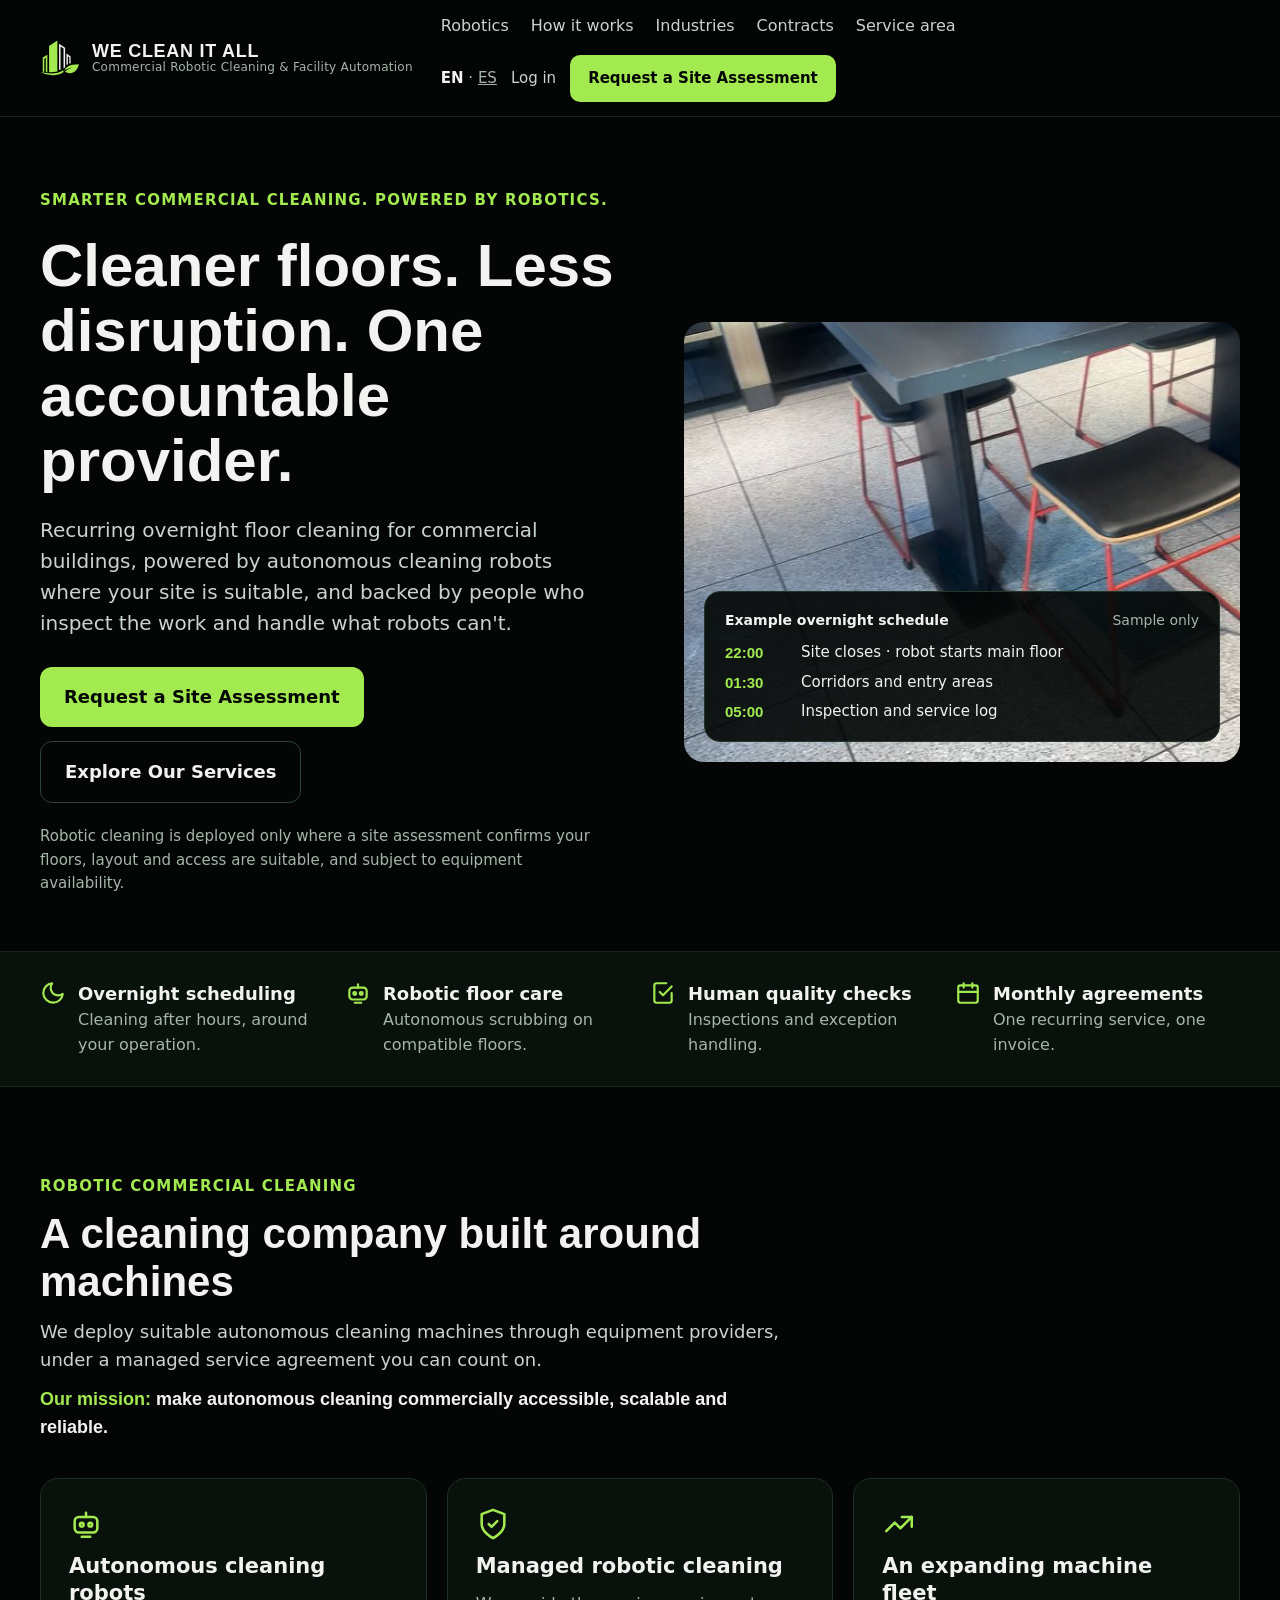
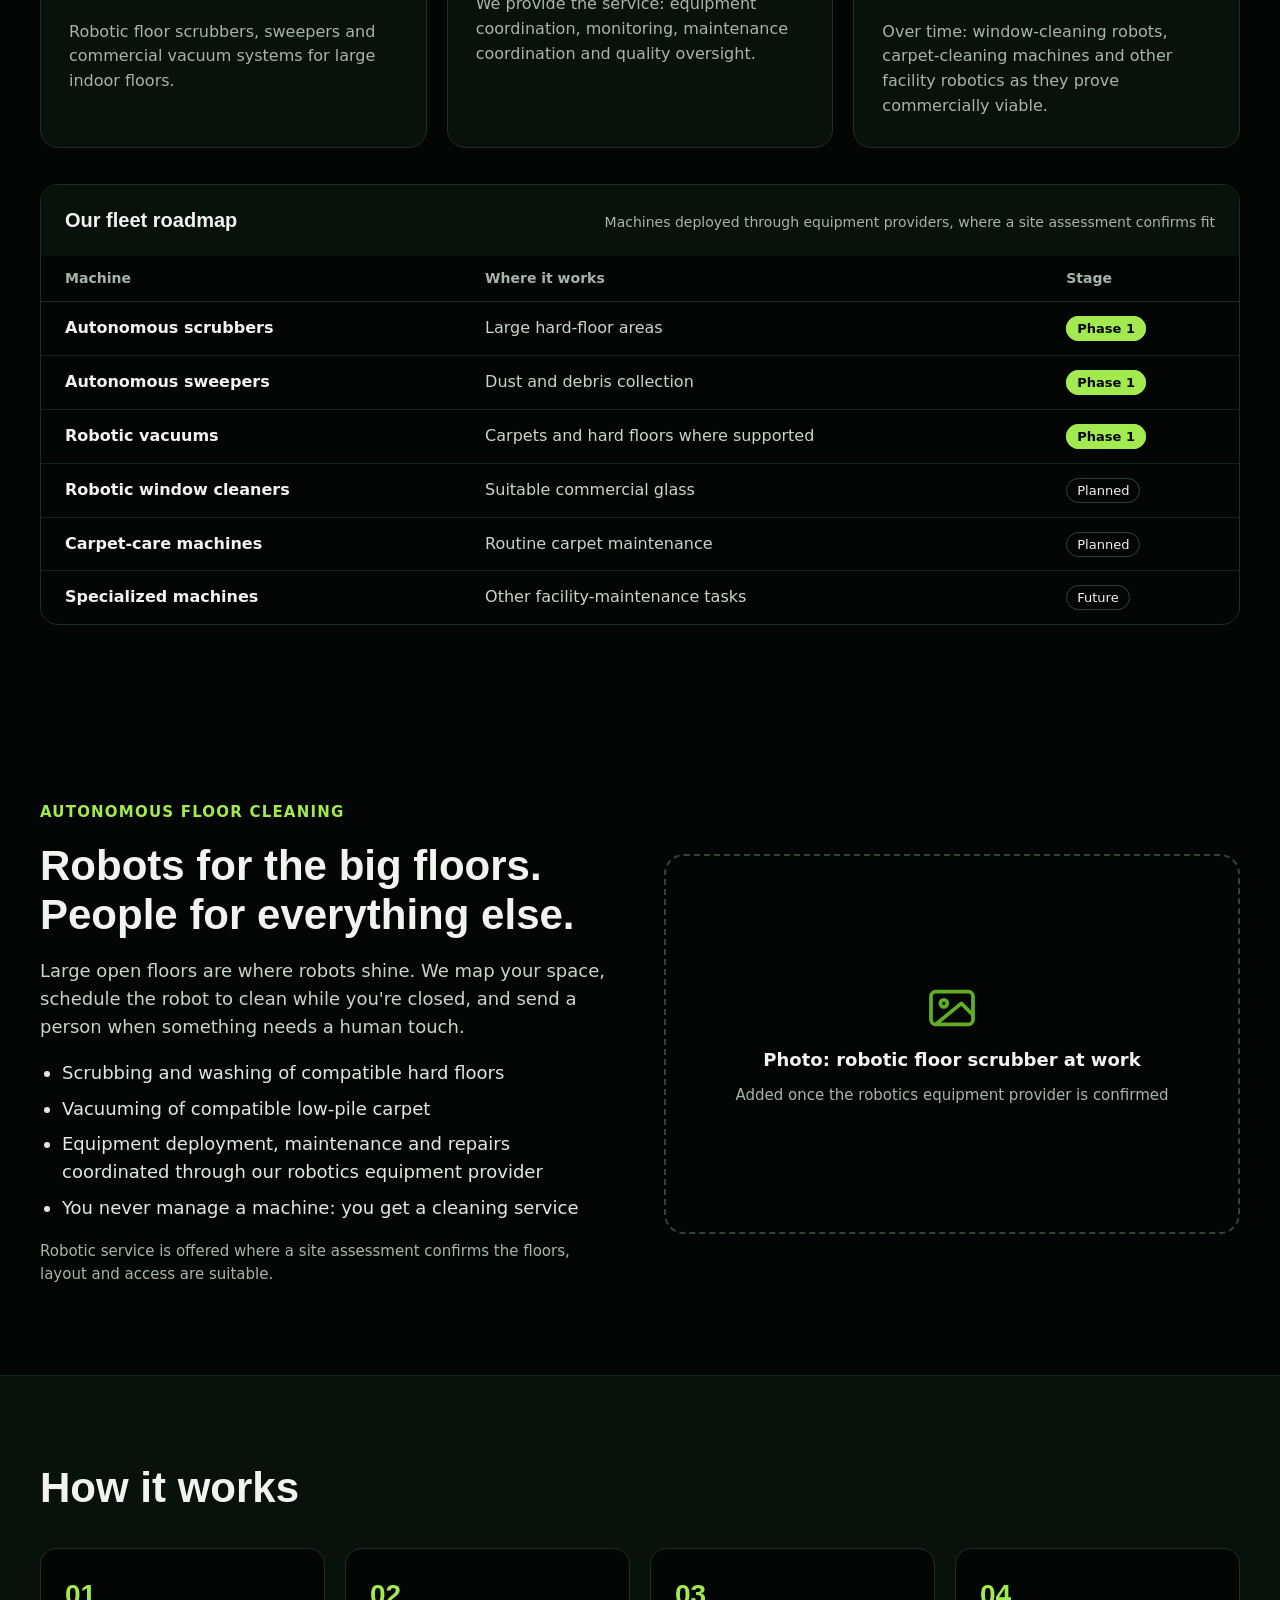
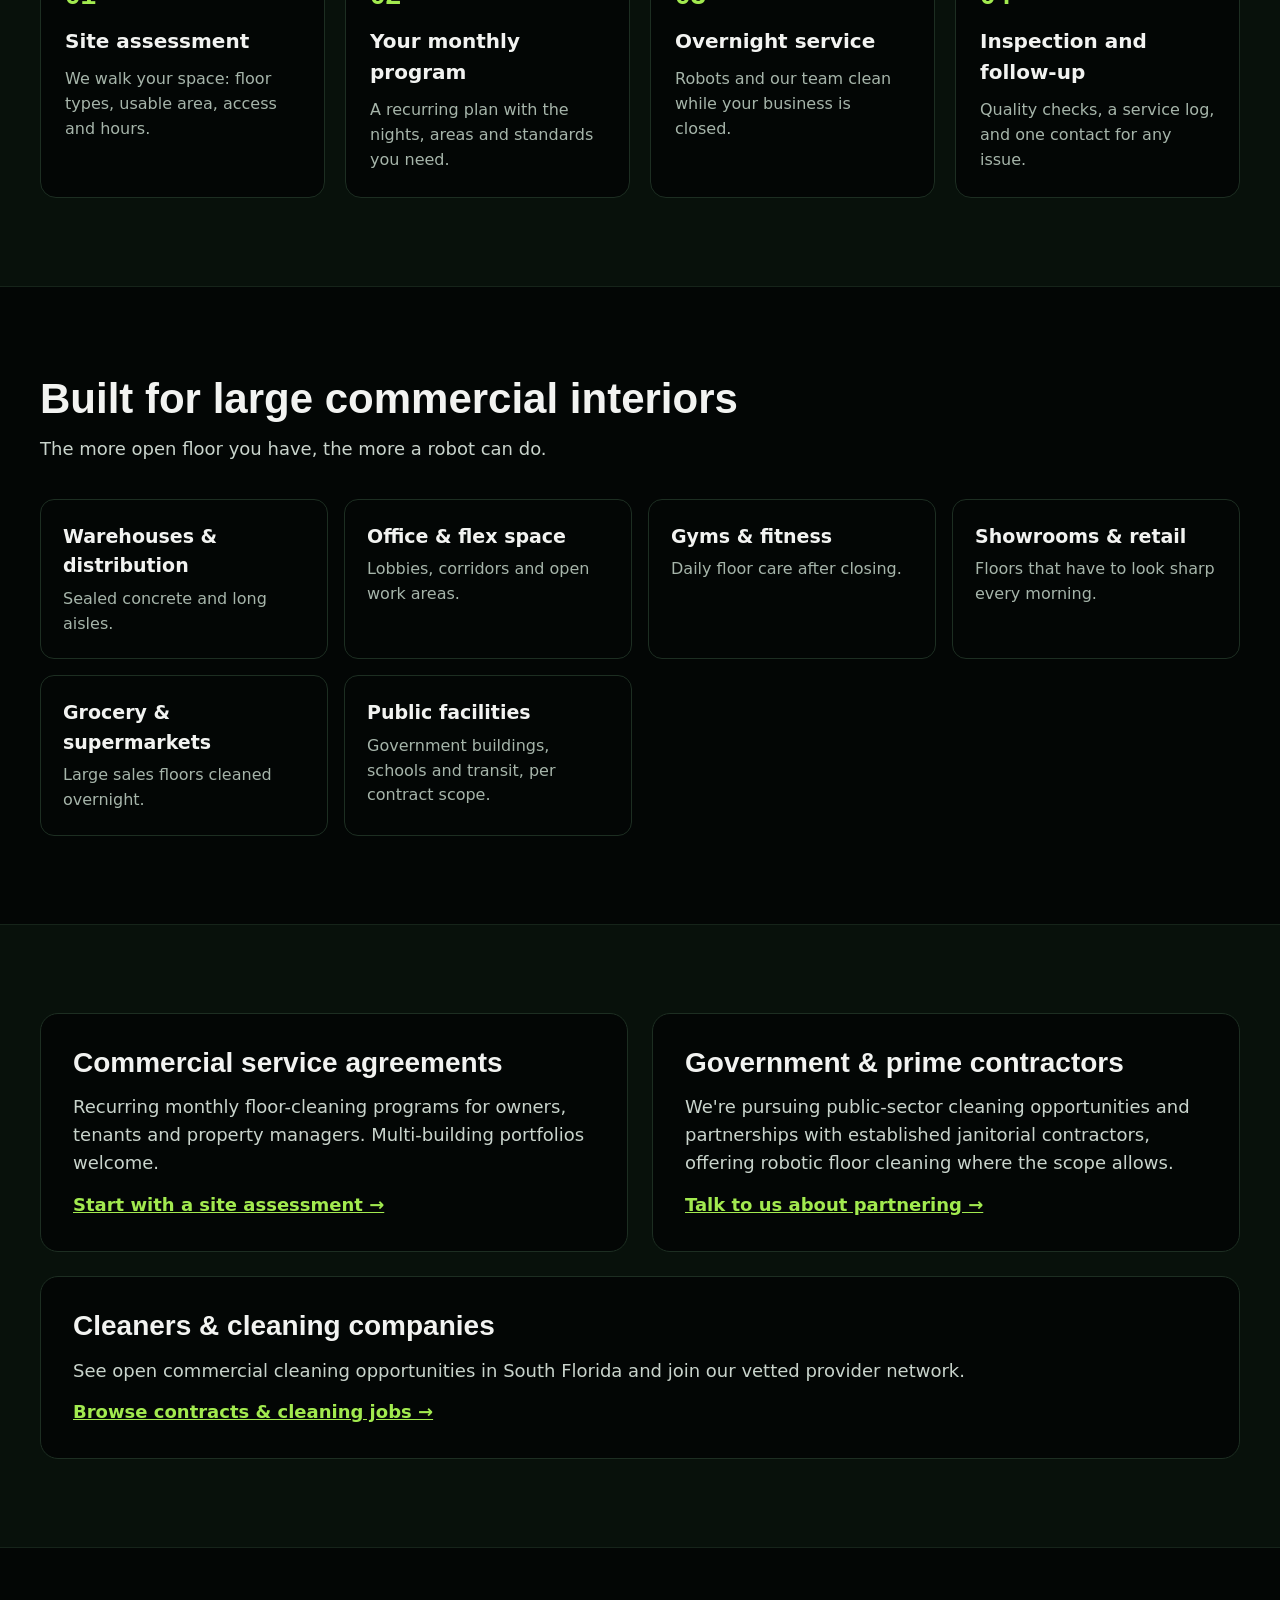
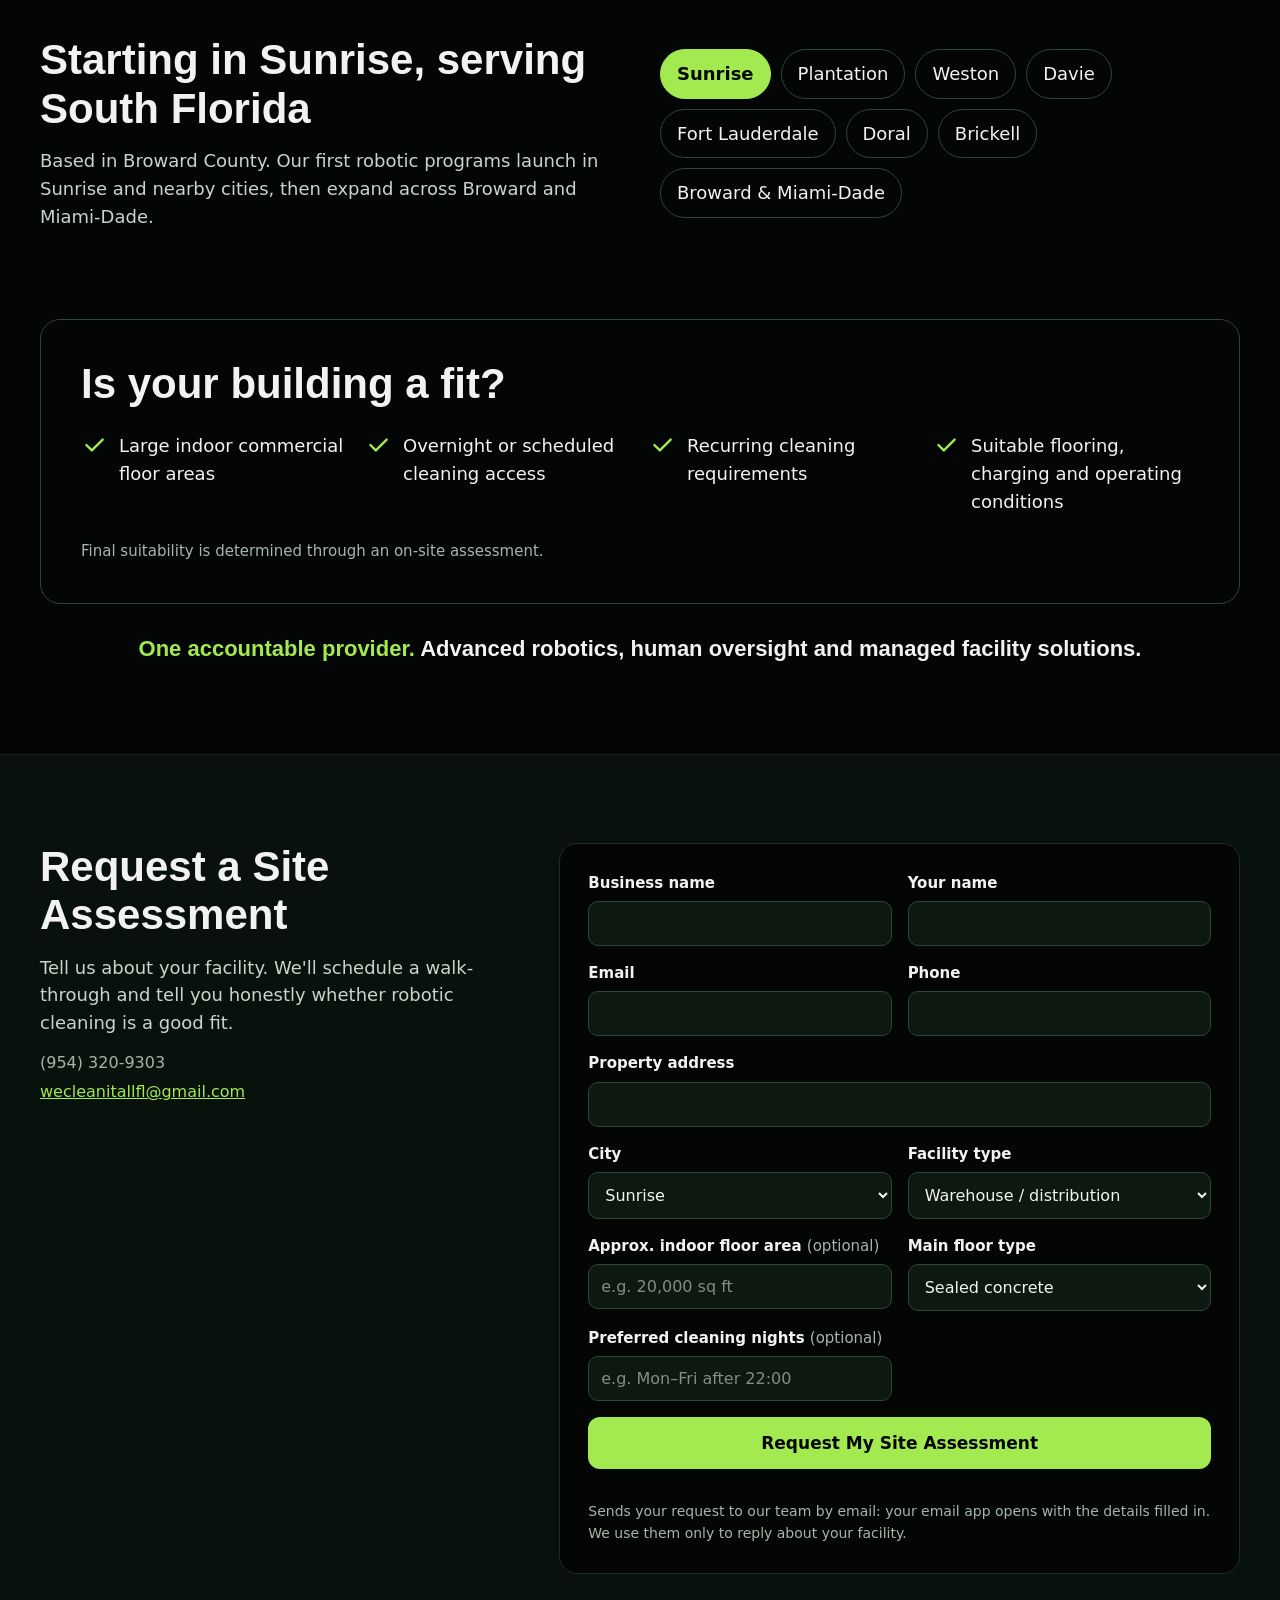
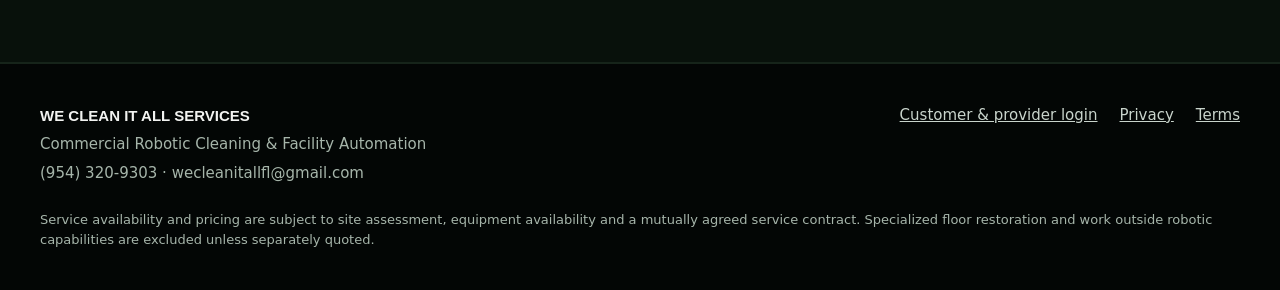
==== commit 6975e4ee: "Contracts & Cleaning Jobs marketplace (staging, local only, migration not applied) Public jobs page " ====
--- a/index.html
+++ b/index.html
@@ -185,6 +185,11 @@
 <p class="soft">We&#x27;re pursuing public-sector cleaning opportunities and partnerships with established janitorial contractors, offering robotic floor cleaning where the scope allows.</p>
 <a href="mailto:wecleanitallfl@gmail.com?subject=Government%20/%20prime%20contractor%20partnership">Talk to us about partnering →</a>
 </div>
+<div class="contract">
+<h2>Cleaners &amp; cleaning companies</h2>
+<p class="soft">See open commercial cleaning opportunities in South Florida and join our vetted provider network.</p>
+<a href="/contracts/">Browse contracts &amp; cleaning jobs →</a>
+</div>
 </div>
 </section>
 
